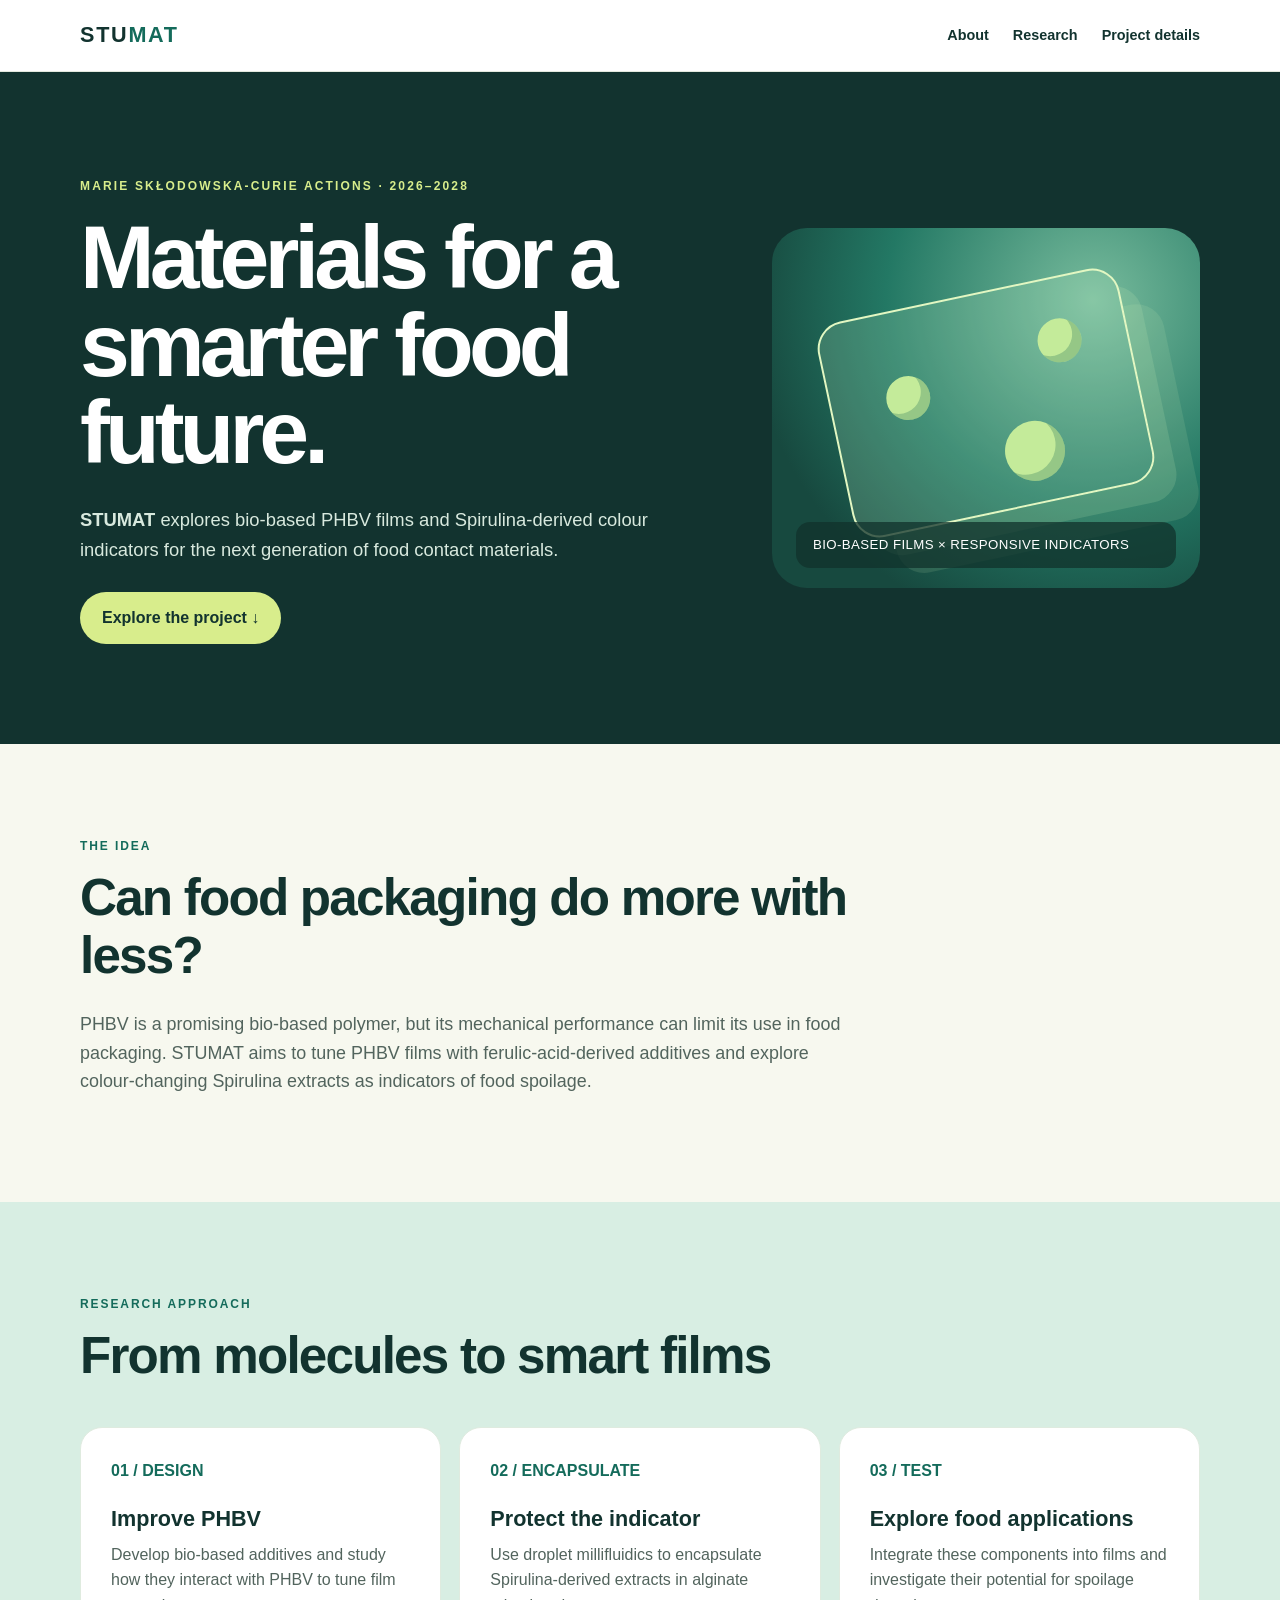
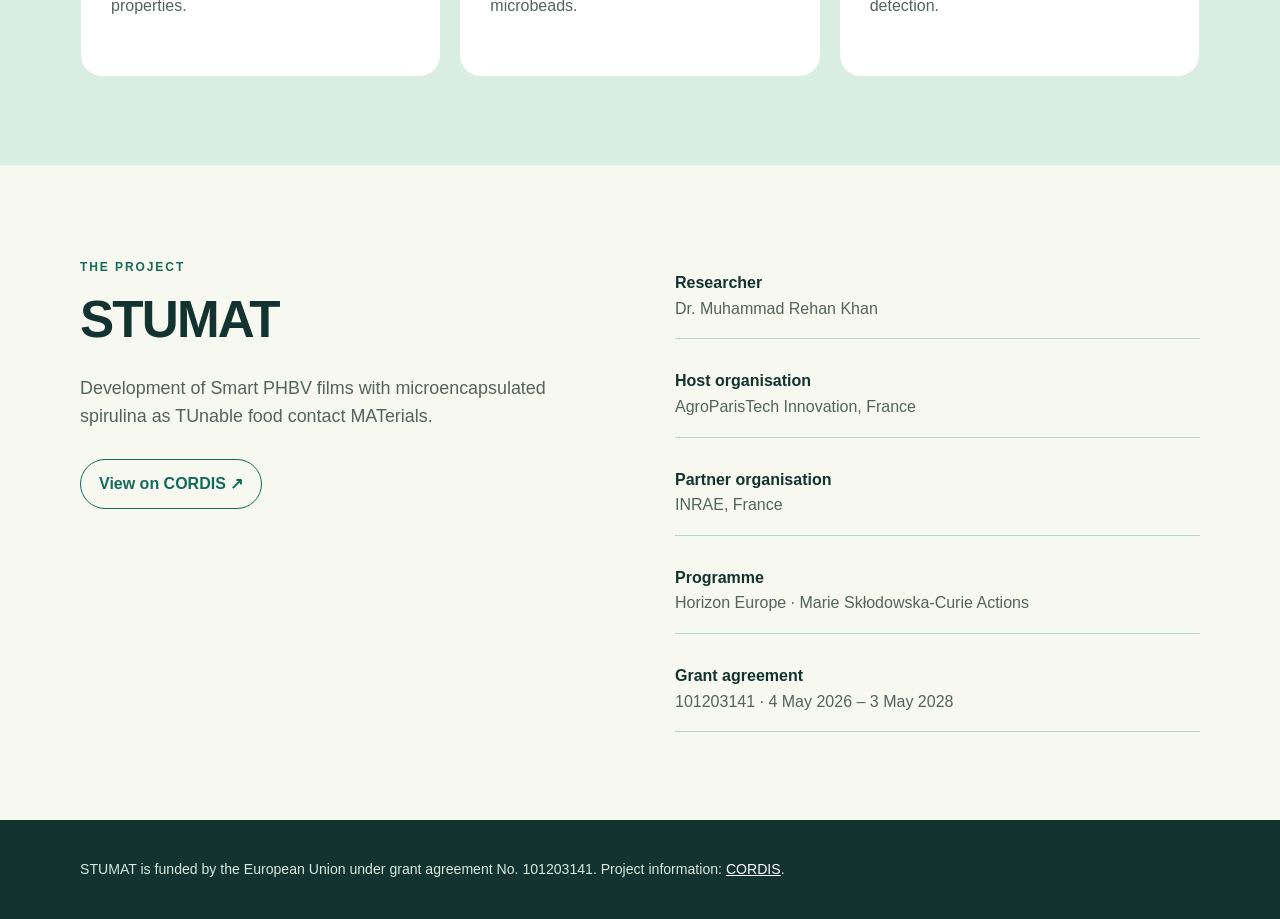
==== index.html @ bc6da0be "Create index.html" ====
<!DOCTYPE html>
<html lang="en">
<head>
  <meta charset="UTF-8">
  <meta name="viewport" content="width=device-width, initial-scale=1">
  <meta name="description" content="STUMAT develops smart PHBV films with bio-based additives and microencapsulated Spirulina for food contact materials.">
  <title>STUMAT | Smart materials for food packaging</title>
  <style>
    :root {
      --ink: #12332f;
      --green: #146b5b;
      --mint: #d8eee3;
      --lime: #d8ed8c;
      --cream: #f7f8ef;
      --muted: #52645d;
    }
    * { box-sizing: border-box; }
    html { scroll-behavior: smooth; }
    body { margin: 0; background: var(--cream); color: var(--ink); font-family: Arial, Helvetica, sans-serif; line-height: 1.6; }
    a { color: inherit; }
    .wrap { width: min(1120px, calc(100% - 40px)); margin: auto; }
    header { background: #fff; border-bottom: 1px solid #e3e9de; }
    .nav { display: flex; justify-content: space-between; align-items: center; gap: 20px; padding: 18px 0; }
    .brand { font-size: 1.35rem; font-weight: 900; letter-spacing: .08em; text-decoration: none; }
    .brand span { color: var(--green); }
    nav { display: flex; flex-wrap: wrap; gap: 24px; }
    nav a { font-size: .9rem; font-weight: 700; text-decoration: none; }
    nav a:hover, a:hover { color: var(--green); }
    .hero { overflow: hidden; background: var(--ink); color: white; }
    .hero-grid { display: grid; grid-template-columns: 1.2fr .8fr; gap: 50px; align-items: center; padding: 100px 0; }
    .eyebrow { display: inline-block; margin: 0 0 18px; color: var(--lime); font-size: .75rem; font-weight: 800; letter-spacing: .18em; text-transform: uppercase; }
    h1 { margin: 0; font-size: clamp(3rem, 7vw, 6rem); line-height: .98; letter-spacing: -.055em; }
    .hero p { max-width: 650px; margin: 28px 0; color: #d8e9de; font-size: 1.15rem; }
    .button { display: inline-block; padding: 13px 22px; border-radius: 100px; background: var(--lime); color: var(--ink); font-weight: 800; text-decoration: none; }
    .button:hover { background: white; color: var(--ink); }
    .art { position: relative; min-height: 360px; border-radius: 35px; background: radial-gradient(circle at 75% 20%, #77bb9c, #237864 48%, #17493f 80%); overflow: hidden; }
    .film { position: absolute; width: 72%; height: 220px; left: 14%; top: 65px; border: 2px solid #e2f7c2; border-radius: 28px; background: rgba(204, 246, 205, .18); transform: rotate(-12deg); box-shadow: 18px 22px 0 rgba(200, 236, 179, .16), 36px 44px 0 rgba(200, 236, 179, .12); }
    .dot { position: absolute; width: 44px; height: 44px; border-radius: 50%; background: #c4eb9a; box-shadow: inset -8px -8px 0 rgba(11, 92, 74, .25); }
    .d1 { top: 65px; left: 55px; } .d2 { top: 135px; left: 160px; width: 60px; height: 60px; } .d3 { top: 40px; right: 45px; }
    .art-label { position: absolute; bottom: 20px; left: 24px; right: 24px; padding: 12px 17px; border-radius: 14px; background: rgba(16, 50, 43, .75); font-size: .83rem; letter-spacing: .03em; }
    section { padding: 88px 0; }
    .section-label { color: var(--green); font-size: .75rem; font-weight: 800; letter-spacing: .16em; text-transform: uppercase; }
    h2 { max-width: 780px; margin: 12px 0 25px; font-size: clamp(2rem, 4vw, 3.25rem); line-height: 1.13; letter-spacing: -.035em; }
    .intro { max-width: 780px; color: var(--muted); font-size: 1.12rem; }
    .cards { display: grid; grid-template-columns: repeat(3, 1fr); gap: 18px; margin-top: 42px; }
    .card { min-height: 250px; padding: 30px; border: 1px solid #dfebdf; border-radius: 22px; background: white; }
    .number { color: var(--green); font-weight: 900; }
    h3 { margin: 22px 0 10px; font-size: 1.35rem; line-height: 1.2; }
    .card p { color: var(--muted); margin: 0; }
    .band { background: var(--mint); }
    .split { display: grid; grid-template-columns: 1fr 1fr; gap: 70px; align-items: start; }
    .facts { display: grid; gap: 12px; }
    .fact { padding: 17px 0; border-bottom: 1px solid #b9d5c4; }
    .fact strong { display: block; }
    .fact span { color: var(--muted); }
    .links { display: flex; flex-wrap: wrap; gap: 12px; margin-top: 28px; }
    .outline { display: inline-block; padding: 11px 18px; border: 1px solid var(--green); border-radius: 100px; color: var(--green); font-weight: 800; text-decoration: none; }
    .outline:hover { background: var(--green); color: white; }
    footer { padding: 38px 0; background: var(--ink); color: #d8e9de; font-size: .88rem; }
    footer a { color: white; }
    @media (max-width: 760px) {
      .nav { align-items: flex-start; flex-direction: column; }
      nav { gap: 14px; }
      .hero-grid, .split { grid-template-columns: 1fr; gap: 36px; }
      .hero-grid { padding: 70px 0; }
      .art { min-height: 300px; }
      .cards { grid-template-columns: 1fr; }
      section { padding: 64px 0; }
    }
  </style>
</head>
<body>
  <header>
    <div class="wrap nav">
      <a class="brand" href="#top">STU<span>MAT</span></a>
      <nav aria-label="Main navigation">
        <a href="#about">About</a>
        <a href="#research">Research</a>
        <a href="#project">Project details</a>
      </nav>
    </div>
  </header>

  <main id="top">
    <div class="hero">
      <div class="wrap hero-grid">
        <div>
          <span class="eyebrow">Marie Skłodowska-Curie Actions · 2026–2028</span>
          <h1>Materials for a smarter food future.</h1>
          <p><strong>STUMAT</strong> explores bio-based PHBV films and Spirulina-derived colour indicators for the next generation of food contact materials.</p>
          <a class="button" href="#about">Explore the project ↓</a>
        </div>
        <div class="art" role="img" aria-label="Concept illustration of a translucent film containing green indicator beads">
          <div class="film">
            <span class="dot d1"></span><span class="dot d2"></span><span class="dot d3"></span>
          </div>
          <div class="art-label">BIO-BASED FILMS × RESPONSIVE INDICATORS</div>
        </div>
      </div>
    </div>

    <section id="about">
      <div class="wrap">
        <span class="section-label">The idea</span>
        <h2>Can food packaging do more with less?</h2>
        <p class="intro">PHBV is a promising bio-based polymer, but its mechanical performance can limit its use in food packaging. STUMAT aims to tune PHBV films with ferulic-acid-derived additives and explore colour-changing Spirulina extracts as indicators of food spoilage.</p>
      </div>
    </section>

    <section id="research" class="band">
      <div class="wrap">
        <span class="section-label">Research approach</span>
        <h2>From molecules to smart films</h2>
        <div class="cards">
          <article class="card">
            <span class="number">01 / DESIGN</span>
            <h3>Improve PHBV</h3>
            <p>Develop bio-based additives and study how they interact with PHBV to tune film properties.</p>
          </article>
          <article class="card">
            <span class="number">02 / ENCAPSULATE</span>
            <h3>Protect the indicator</h3>
            <p>Use droplet millifluidics to encapsulate Spirulina-derived extracts in alginate microbeads.</p>
          </article>
          <article class="card">
            <span class="number">03 / TEST</span>
            <h3>Explore food applications</h3>
            <p>Integrate these components into films and investigate their potential for spoilage detection.</p>
          </article>
        </div>
      </div>
    </section>

    <section id="project">
      <div class="wrap split">
        <div>
          <span class="section-label">The project</span>
          <h2>STUMAT</h2>
          <p class="intro">Development of Smart PHBV films with microencapsulated spirulina as TUnable food contact MATerials.</p>
          <div class="links">
            <a class="outline" href="https://cordis.europa.eu/project/id/101203141" target="_blank" rel="noopener noreferrer">View on CORDIS ↗</a>
          </div>
        </div>
        <div class="facts">
          <div class="fact"><strong>Researcher</strong><span>Dr. Muhammad Rehan Khan</span></div>
          <div class="fact"><strong>Host organisation</strong><span>AgroParisTech Innovation, France</span></div>
          <div class="fact"><strong>Partner organisation</strong><span>INRAE, France</span></div>
          <div class="fact"><strong>Programme</strong><span>Horizon Europe · Marie Skłodowska-Curie Actions</span></div>
          <div class="fact"><strong>Grant agreement</strong><span>101203141 · 4 May 2026 – 3 May 2028</span></div>
        </div>
      </div>
    </section>
  </main>

  <footer>
    <div class="wrap">
      STUMAT is funded by the European Union under grant agreement No. 101203141.
      Project information: <a href="https://cordis.europa.eu/project/id/101203141">CORDIS</a>.
    </div>
  </footer>
</body>
</html>
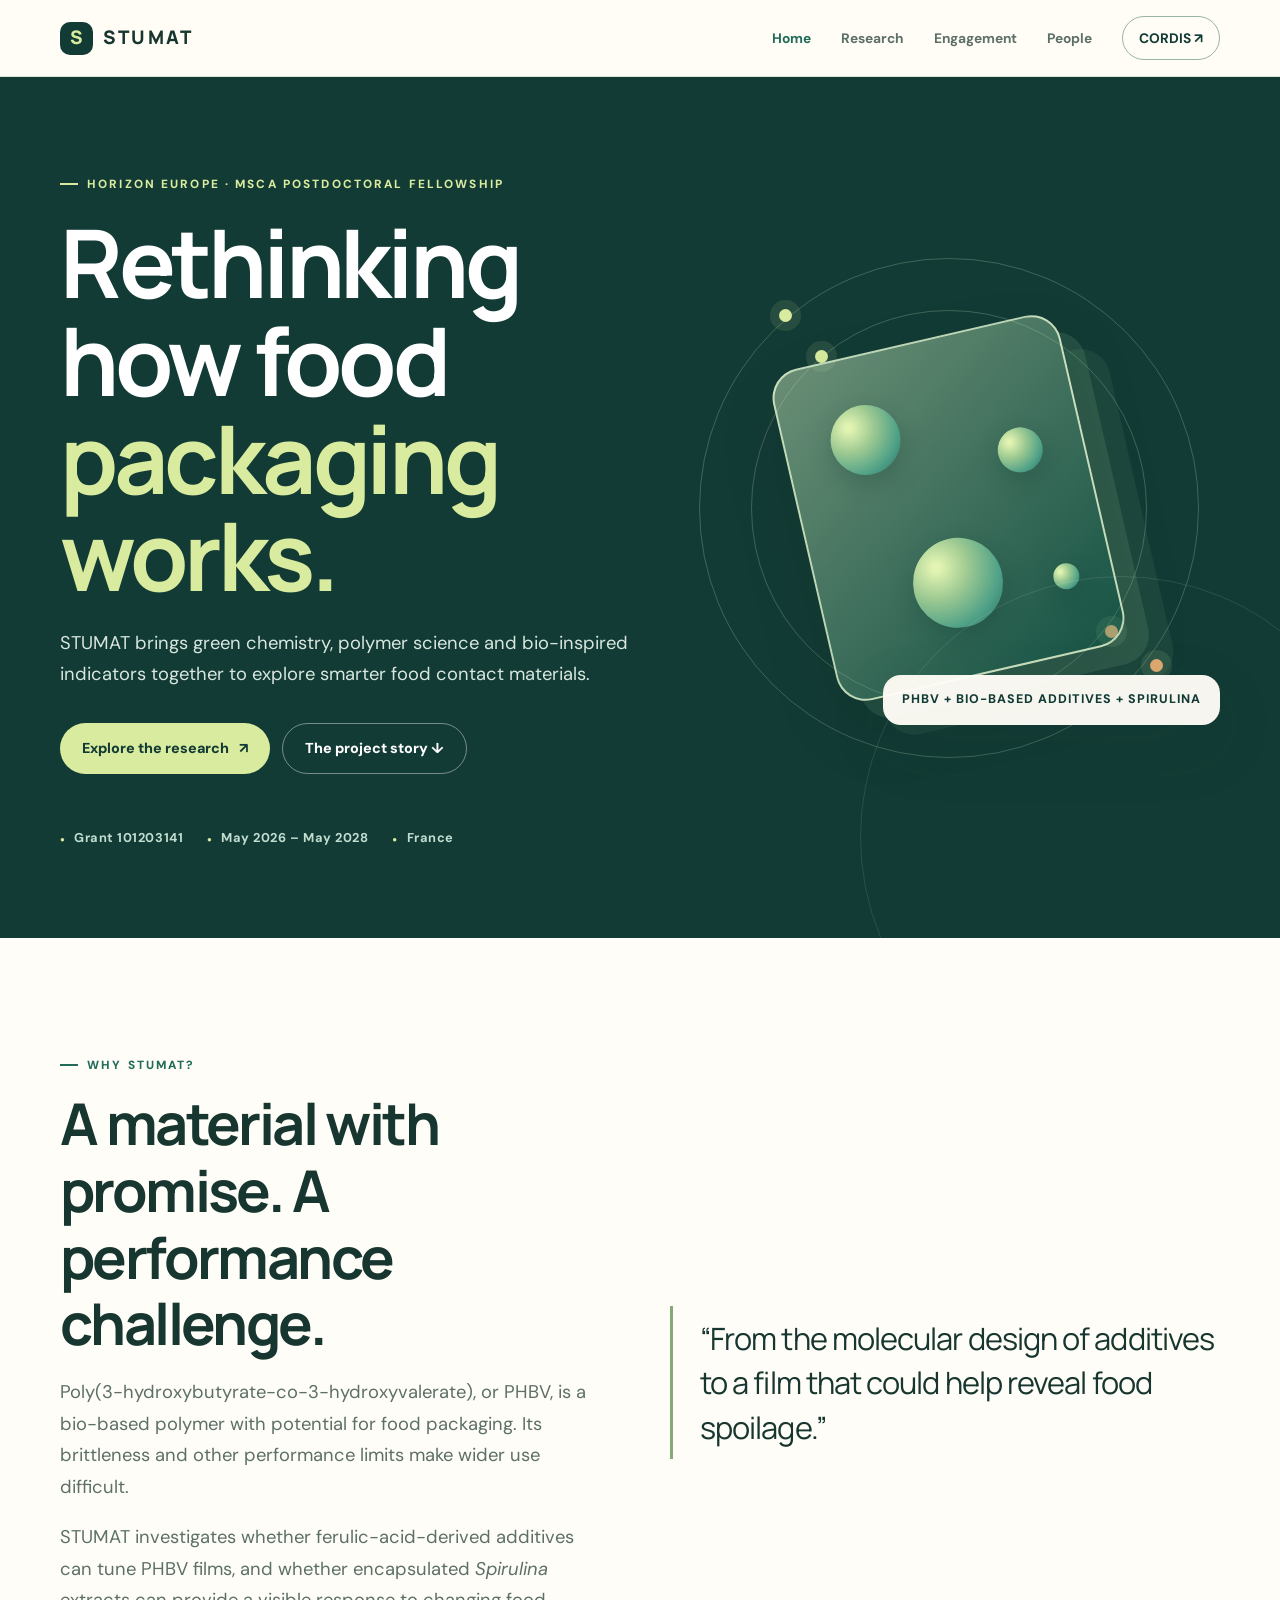
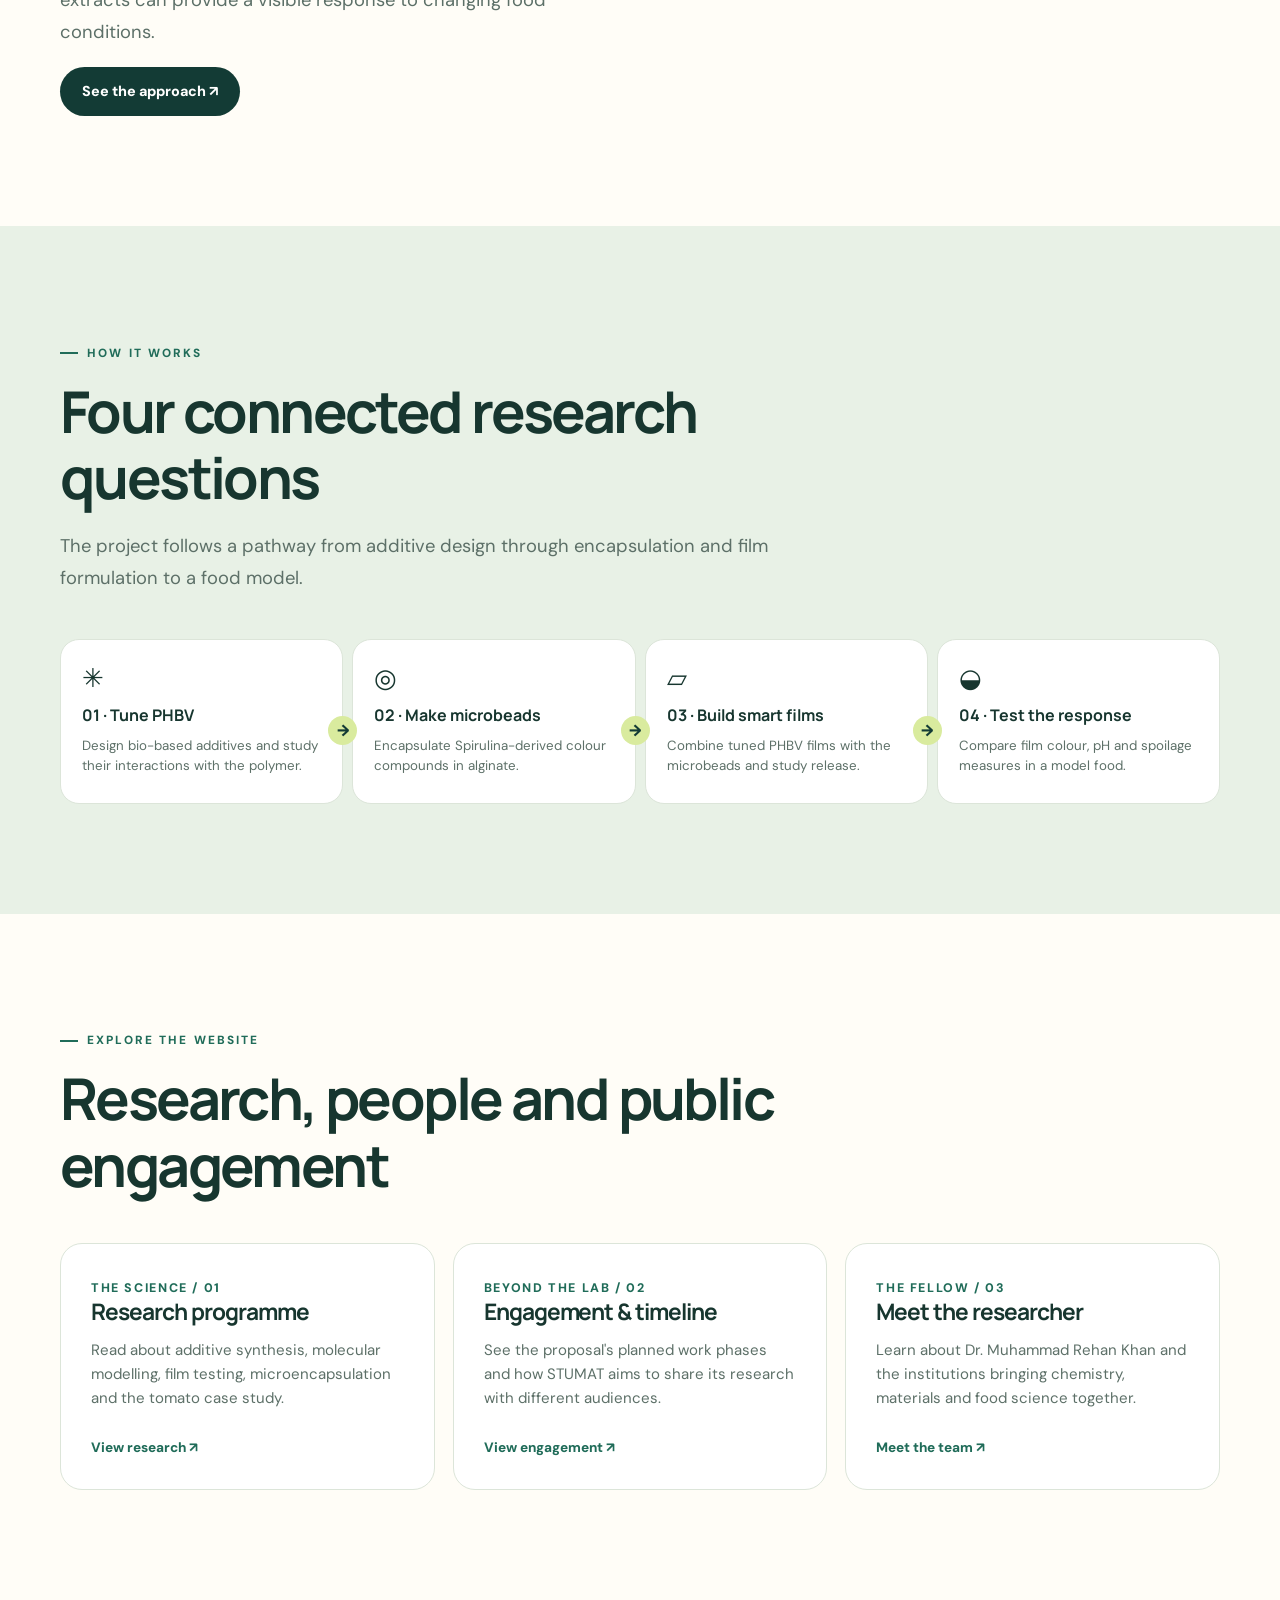
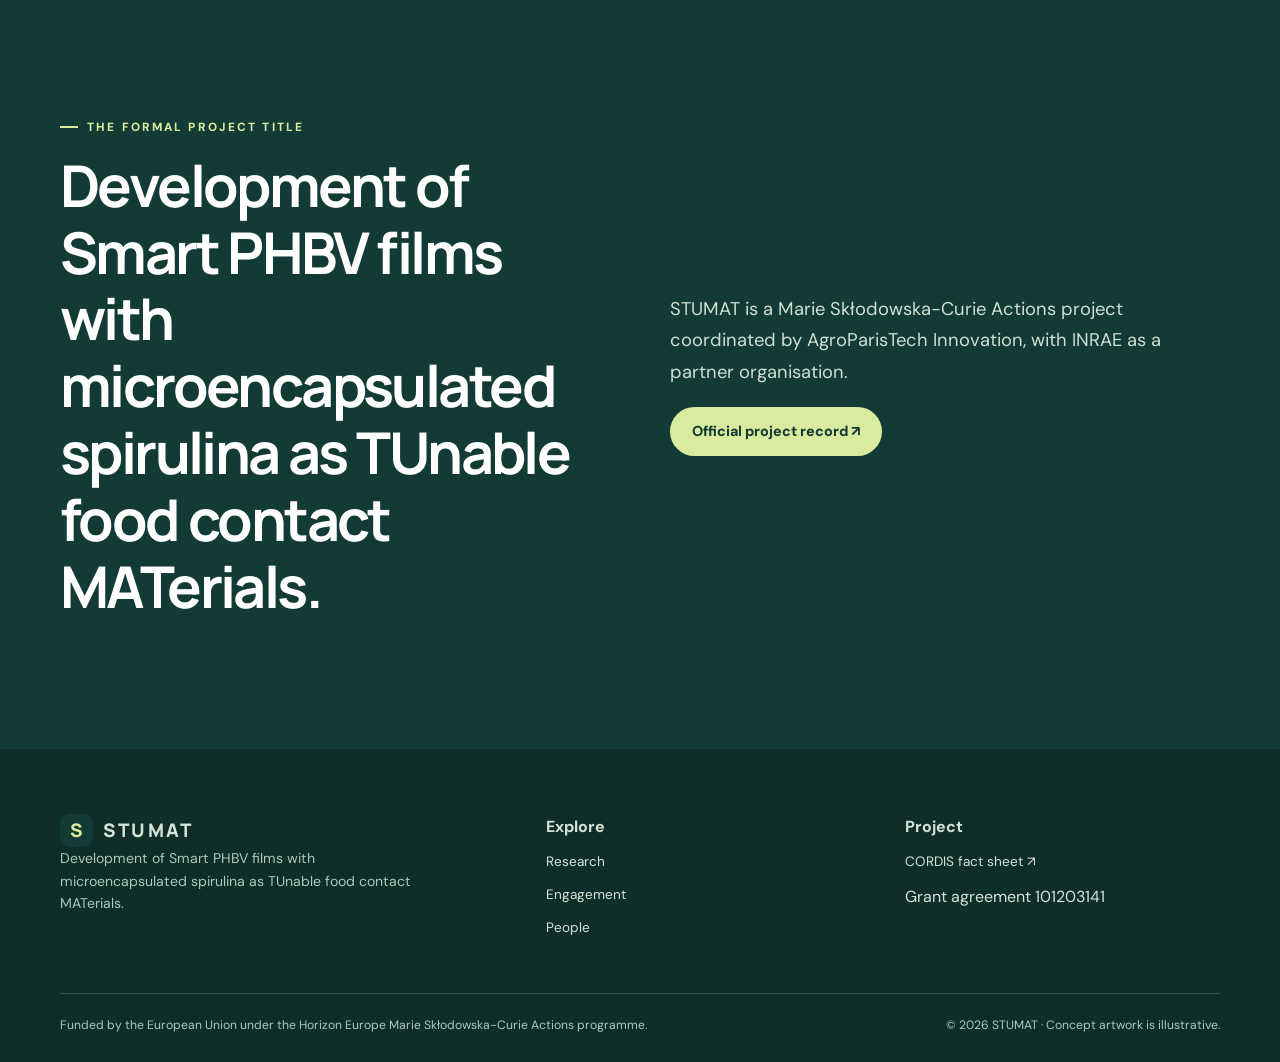
==== commit 29b7d4a3: "Add files via upload" ====
--- a/index.html
+++ b/index.html
@@ -1,162 +1,9 @@
-<!DOCTYPE html>
-<html lang="en">
-<head>
-  <meta charset="UTF-8">
-  <meta name="viewport" content="width=device-width, initial-scale=1">
-  <meta name="description" content="STUMAT develops smart PHBV films with bio-based additives and microencapsulated Spirulina for food contact materials.">
-  <title>STUMAT | Smart materials for food packaging</title>
-  <style>
-    :root {
-      --ink: #12332f;
-      --green: #146b5b;
-      --mint: #d8eee3;
-      --lime: #d8ed8c;
-      --cream: #f7f8ef;
-      --muted: #52645d;
-    }
-    * { box-sizing: border-box; }
-    html { scroll-behavior: smooth; }
-    body { margin: 0; background: var(--cream); color: var(--ink); font-family: Arial, Helvetica, sans-serif; line-height: 1.6; }
-    a { color: inherit; }
-    .wrap { width: min(1120px, calc(100% - 40px)); margin: auto; }
-    header { background: #fff; border-bottom: 1px solid #e3e9de; }
-    .nav { display: flex; justify-content: space-between; align-items: center; gap: 20px; padding: 18px 0; }
-    .brand { font-size: 1.35rem; font-weight: 900; letter-spacing: .08em; text-decoration: none; }
-    .brand span { color: var(--green); }
-    nav { display: flex; flex-wrap: wrap; gap: 24px; }
-    nav a { font-size: .9rem; font-weight: 700; text-decoration: none; }
-    nav a:hover, a:hover { color: var(--green); }
-    .hero { overflow: hidden; background: var(--ink); color: white; }
-    .hero-grid { display: grid; grid-template-columns: 1.2fr .8fr; gap: 50px; align-items: center; padding: 100px 0; }
-    .eyebrow { display: inline-block; margin: 0 0 18px; color: var(--lime); font-size: .75rem; font-weight: 800; letter-spacing: .18em; text-transform: uppercase; }
-    h1 { margin: 0; font-size: clamp(3rem, 7vw, 6rem); line-height: .98; letter-spacing: -.055em; }
-    .hero p { max-width: 650px; margin: 28px 0; color: #d8e9de; font-size: 1.15rem; }
-    .button { display: inline-block; padding: 13px 22px; border-radius: 100px; background: var(--lime); color: var(--ink); font-weight: 800; text-decoration: none; }
-    .button:hover { background: white; color: var(--ink); }
-    .art { position: relative; min-height: 360px; border-radius: 35px; background: radial-gradient(circle at 75% 20%, #77bb9c, #237864 48%, #17493f 80%); overflow: hidden; }
-    .film { position: absolute; width: 72%; height: 220px; left: 14%; top: 65px; border: 2px solid #e2f7c2; border-radius: 28px; background: rgba(204, 246, 205, .18); transform: rotate(-12deg); box-shadow: 18px 22px 0 rgba(200, 236, 179, .16), 36px 44px 0 rgba(200, 236, 179, .12); }
-    .dot { position: absolute; width: 44px; height: 44px; border-radius: 50%; background: #c4eb9a; box-shadow: inset -8px -8px 0 rgba(11, 92, 74, .25); }
-    .d1 { top: 65px; left: 55px; } .d2 { top: 135px; left: 160px; width: 60px; height: 60px; } .d3 { top: 40px; right: 45px; }
-    .art-label { position: absolute; bottom: 20px; left: 24px; right: 24px; padding: 12px 17px; border-radius: 14px; background: rgba(16, 50, 43, .75); font-size: .83rem; letter-spacing: .03em; }
-    section { padding: 88px 0; }
-    .section-label { color: var(--green); font-size: .75rem; font-weight: 800; letter-spacing: .16em; text-transform: uppercase; }
-    h2 { max-width: 780px; margin: 12px 0 25px; font-size: clamp(2rem, 4vw, 3.25rem); line-height: 1.13; letter-spacing: -.035em; }
-    .intro { max-width: 780px; color: var(--muted); font-size: 1.12rem; }
-    .cards { display: grid; grid-template-columns: repeat(3, 1fr); gap: 18px; margin-top: 42px; }
-    .card { min-height: 250px; padding: 30px; border: 1px solid #dfebdf; border-radius: 22px; background: white; }
-    .number { color: var(--green); font-weight: 900; }
-    h3 { margin: 22px 0 10px; font-size: 1.35rem; line-height: 1.2; }
-    .card p { color: var(--muted); margin: 0; }
-    .band { background: var(--mint); }
-    .split { display: grid; grid-template-columns: 1fr 1fr; gap: 70px; align-items: start; }
-    .facts { display: grid; gap: 12px; }
-    .fact { padding: 17px 0; border-bottom: 1px solid #b9d5c4; }
-    .fact strong { display: block; }
-    .fact span { color: var(--muted); }
-    .links { display: flex; flex-wrap: wrap; gap: 12px; margin-top: 28px; }
-    .outline { display: inline-block; padding: 11px 18px; border: 1px solid var(--green); border-radius: 100px; color: var(--green); font-weight: 800; text-decoration: none; }
-    .outline:hover { background: var(--green); color: white; }
-    footer { padding: 38px 0; background: var(--ink); color: #d8e9de; font-size: .88rem; }
-    footer a { color: white; }
-    @media (max-width: 760px) {
-      .nav { align-items: flex-start; flex-direction: column; }
-      nav { gap: 14px; }
-      .hero-grid, .split { grid-template-columns: 1fr; gap: 36px; }
-      .hero-grid { padding: 70px 0; }
-      .art { min-height: 300px; }
-      .cards { grid-template-columns: 1fr; }
-      section { padding: 64px 0; }
-    }
-  </style>
-</head>
-<body>
-  <header>
-    <div class="wrap nav">
-      <a class="brand" href="#top">STU<span>MAT</span></a>
-      <nav aria-label="Main navigation">
-        <a href="#about">About</a>
-        <a href="#research">Research</a>
-        <a href="#project">Project details</a>
-      </nav>
-    </div>
-  </header>
-
-  <main id="top">
-    <div class="hero">
-      <div class="wrap hero-grid">
-        <div>
-          <span class="eyebrow">Marie Skłodowska-Curie Actions · 2026–2028</span>
-          <h1>Materials for a smarter food future.</h1>
-          <p><strong>STUMAT</strong> explores bio-based PHBV films and Spirulina-derived colour indicators for the next generation of food contact materials.</p>
-          <a class="button" href="#about">Explore the project ↓</a>
-        </div>
-        <div class="art" role="img" aria-label="Concept illustration of a translucent film containing green indicator beads">
-          <div class="film">
-            <span class="dot d1"></span><span class="dot d2"></span><span class="dot d3"></span>
-          </div>
-          <div class="art-label">BIO-BASED FILMS × RESPONSIVE INDICATORS</div>
-        </div>
-      </div>
-    </div>
-
-    <section id="about">
-      <div class="wrap">
-        <span class="section-label">The idea</span>
-        <h2>Can food packaging do more with less?</h2>
-        <p class="intro">PHBV is a promising bio-based polymer, but its mechanical performance can limit its use in food packaging. STUMAT aims to tune PHBV films with ferulic-acid-derived additives and explore colour-changing Spirulina extracts as indicators of food spoilage.</p>
-      </div>
-    </section>
-
-    <section id="research" class="band">
-      <div class="wrap">
-        <span class="section-label">Research approach</span>
-        <h2>From molecules to smart films</h2>
-        <div class="cards">
-          <article class="card">
-            <span class="number">01 / DESIGN</span>
-            <h3>Improve PHBV</h3>
-            <p>Develop bio-based additives and study how they interact with PHBV to tune film properties.</p>
-          </article>
-          <article class="card">
-            <span class="number">02 / ENCAPSULATE</span>
-            <h3>Protect the indicator</h3>
-            <p>Use droplet millifluidics to encapsulate Spirulina-derived extracts in alginate microbeads.</p>
-          </article>
-          <article class="card">
-            <span class="number">03 / TEST</span>
-            <h3>Explore food applications</h3>
-            <p>Integrate these components into films and investigate their potential for spoilage detection.</p>
-          </article>
-        </div>
-      </div>
-    </section>
-
-    <section id="project">
-      <div class="wrap split">
-        <div>
-          <span class="section-label">The project</span>
-          <h2>STUMAT</h2>
-          <p class="intro">Development of Smart PHBV films with microencapsulated spirulina as TUnable food contact MATerials.</p>
-          <div class="links">
-            <a class="outline" href="https://cordis.europa.eu/project/id/101203141" target="_blank" rel="noopener noreferrer">View on CORDIS ↗</a>
-          </div>
-        </div>
-        <div class="facts">
-          <div class="fact"><strong>Researcher</strong><span>Dr. Muhammad Rehan Khan</span></div>
-          <div class="fact"><strong>Host organisation</strong><span>AgroParisTech Innovation, France</span></div>
-          <div class="fact"><strong>Partner organisation</strong><span>INRAE, France</span></div>
-          <div class="fact"><strong>Programme</strong><span>Horizon Europe · Marie Skłodowska-Curie Actions</span></div>
-          <div class="fact"><strong>Grant agreement</strong><span>101203141 · 4 May 2026 – 3 May 2028</span></div>
-        </div>
-      </div>
-    </section>
-  </main>
-
-  <footer>
-    <div class="wrap">
-      STUMAT is funded by the European Union under grant agreement No. 101203141.
-      Project information: <a href="https://cordis.europa.eu/project/id/101203141">CORDIS</a>.
-    </div>
-  </footer>
-</body>
-</html>
+<!doctype html>
+<html lang="en"><head><meta charset="utf-8"><meta name="viewport" content="width=device-width, initial-scale=1"><meta name="theme-color" content="#133b35"><meta name="description" content="STUMAT is a Marie Skłodowska-Curie Actions project developing tunable PHBV films and Spirulina-derived indicators for food contact materials."><title>STUMAT — Smart PHBV materials for food packaging</title><link rel="icon" href="favicon.svg" type="image/svg+xml"><link rel="stylesheet" href="site.css"><script src="site.js" defer></script></head>
+<body><a class="skip" href="#main">Skip to content</a><header class="site-header"><div class="container nav-wrap"><a class="brand" href="index.html" aria-label="STUMAT home"><span class="mark">S</span> STUMAT</a><button class="menu-button" type="button" aria-label="Open menu" aria-expanded="false">☰</button><nav class="nav" aria-label="Main navigation"><a href="index.html" aria-current="page">Home</a><a href="research.html">Research</a><a href="engagement.html">Engagement</a><a href="about.html">People</a><a class="nav-cta" href="https://cordis.europa.eu/project/id/101203141" target="_blank" rel="noopener noreferrer">CORDIS ↗</a></nav></div></header>
+<main id="main"><section class="hero"><div class="container hero-grid"><div><span class="eyebrow light-eyebrow">Horizon Europe · MSCA Postdoctoral Fellowship</span><h1>Rethinking how food <em>packaging works.</em></h1><p class="lead">STUMAT brings green chemistry, polymer science and bio-inspired indicators together to explore smarter food contact materials.</p><div class="hero-actions"><a class="button button-primary" href="research.html">Explore the research <span aria-hidden="true">↗</span></a><a class="button button-outline" href="#story">The project story ↓</a></div><div class="hero-meta"><span>Grant 101203141</span><span>May 2026 – May 2028</span><span>France</span></div></div><div class="hero-visual" aria-label="Concept illustration of a PHBV film carrying encapsulated indicator beads" role="img"><div class="orbit"></div><div class="orbit orbit-inner"></div><div class="sheet"><i class="bead b1"></i><i class="bead b2"></i><i class="bead b3"></i><i class="bead b4"></i></div><div class="visual-note">PHBV + BIO-BASED ADDITIVES + SPIRULINA</div></div></div></section>
+<section class="section section-cream" id="story"><div class="container grid-2"><div class="reveal"><span class="eyebrow">Why STUMAT?</span><h2>A material with promise. A performance challenge.</h2><p class="lead">Poly(3-hydroxybutyrate-co-3-hydroxyvalerate), or PHBV, is a bio-based polymer with potential for food packaging. Its brittleness and other performance limits make wider use difficult.</p><p class="lead">STUMAT investigates whether ferulic-acid-derived additives can tune PHBV films, and whether encapsulated <em>Spirulina</em> extracts can provide a visible response to changing food conditions.</p><a class="button button-dark" href="research.html">See the approach ↗</a></div><div class="statement reveal">“From the molecular design of additives to a film that could help reveal food spoilage.”</div></div></section>
+<section class="section section-sage"><div class="container"><div class="section-heading reveal"><span class="eyebrow">How it works</span><h2>Four connected research questions</h2><p class="lead">The project follows a pathway from additive design through encapsulation and film formulation to a food model.</p></div><div class="flow"><div class="flow-step reveal"><div class="flow-icon" aria-hidden="true">✳</div><strong>01 · Tune PHBV</strong><small>Design bio-based additives and study their interactions with the polymer.</small></div><div class="flow-step reveal"><div class="flow-icon" aria-hidden="true">◎</div><strong>02 · Make microbeads</strong><small>Encapsulate Spirulina-derived colour compounds in alginate.</small></div><div class="flow-step reveal"><div class="flow-icon" aria-hidden="true">▱</div><strong>03 · Build smart films</strong><small>Combine tuned PHBV films with the microbeads and study release.</small></div><div class="flow-step reveal"><div class="flow-icon" aria-hidden="true">◒</div><strong>04 · Test the response</strong><small>Compare film colour, pH and spoilage measures in a model food.</small></div></div></div></section>
+<section class="section section-cream"><div class="container"><div class="section-heading reveal"><span class="eyebrow">Explore the website</span><h2>Research, people and public engagement</h2></div><div class="grid-3"><article class="card reveal"><span class="card-number">THE SCIENCE / 01</span><h3>Research programme</h3><p>Read about additive synthesis, molecular modelling, film testing, microencapsulation and the tomato case study.</p><a class="card-link" href="research.html">View research ↗</a></article><article class="card reveal"><span class="card-number">BEYOND THE LAB / 02</span><h3>Engagement & timeline</h3><p>See the proposal's planned work phases and how STUMAT aims to share its research with different audiences.</p><a class="card-link" href="engagement.html">View engagement ↗</a></article><article class="card reveal"><span class="card-number">THE FELLOW / 03</span><h3>Meet the researcher</h3><p>Learn about Dr. Muhammad Rehan Khan and the institutions bringing chemistry, materials and food science together.</p><a class="card-link" href="about.html">Meet the team ↗</a></article></div></div></section>
+<section class="section section-dark"><div class="container grid-2"><div class="reveal"><span class="eyebrow light-eyebrow">The formal project title</span><h2>Development of Smart PHBV films with microencapsulated spirulina as TUnable food contact MATerials.</h2></div><div class="reveal"><p class="lead">STUMAT is a Marie Skłodowska-Curie Actions project coordinated by AgroParisTech Innovation, with INRAE as a partner organisation.</p><a class="button button-primary" href="https://cordis.europa.eu/project/id/101203141" target="_blank" rel="noopener noreferrer">Official project record ↗</a></div></div></section></main>
+<footer class="site-footer"><div class="container"><div class="footer-grid"><div><a class="brand" href="index.html"><span class="mark">S</span> STUMAT</a><p>Development of Smart PHBV films with microencapsulated spirulina as TUnable food contact MATerials.</p></div><div class="footer-links"><strong>Explore</strong><a href="research.html">Research</a><a href="engagement.html">Engagement</a><a href="about.html">People</a></div><div class="footer-links"><strong>Project</strong><a href="https://cordis.europa.eu/project/id/101203141" target="_blank" rel="noopener noreferrer">CORDIS fact sheet ↗</a><span>Grant agreement 101203141</span></div></div><div class="footer-bottom"><span>Funded by the European Union under the Horizon Europe Marie Skłodowska-Curie Actions programme.</span><span>© 2026 STUMAT · Concept artwork is illustrative.</span></div></div></footer></body></html>
--- a/site.css
+++ b/site.css
@@ -0,0 +1,6 @@
+@import url('https://fonts.googleapis.com/css2?family=DM+Sans:wght@400;500;600;700&family=Manrope:wght@400;500;600;700;800&display=swap');
+:root{--forest:#133b35;--ink:#17362f;--pine:#206c59;--moss:#85aa78;--lime:#d9eb9e;--paper:#f7f7ef;--cream:#fffdf7;--line:#dce5d9;--muted:#5d7068;--orange:#e7a66f;--shadow:0 22px 65px rgba(19,59,53,.1)}
+*{box-sizing:border-box}html{scroll-behavior:smooth}body{margin:0;background:var(--paper);color:var(--ink);font-family:'DM Sans',Arial,sans-serif;line-height:1.6}h1,h2,h3,h4,p{margin-top:0}h1,h2,h3,h4{font-family:Manrope,Arial,sans-serif;line-height:1.16;letter-spacing:-.045em}a{color:inherit}img,svg{max-width:100%}button{font:inherit}::selection{background:var(--lime);color:var(--forest)}.container{width:min(1160px,calc(100% - 44px));margin:auto}.skip{position:absolute;top:-60px;left:15px;background:white;padding:10px;z-index:20}.skip:focus{top:10px}.site-header{position:sticky;top:0;z-index:10;background:rgba(255,253,247,.93);backdrop-filter:blur(16px);border-bottom:1px solid var(--line)}.nav-wrap{min-height:76px;display:flex;align-items:center;justify-content:space-between;gap:22px}.brand{display:flex;align-items:center;gap:10px;text-decoration:none;font-family:Manrope,sans-serif;font-size:1.17rem;font-weight:800;letter-spacing:.12em}.mark{width:33px;height:33px;border-radius:10px;background:var(--forest);display:grid;place-items:center;color:var(--lime);font-weight:800;letter-spacing:0}.nav{display:flex;align-items:center;gap:30px}.nav a{text-decoration:none;font-size:.86rem;font-weight:700;color:var(--muted);transition:color .2s}.nav a:hover,.nav a[aria-current=page]{color:var(--pine)}.nav .nav-cta{padding:10px 16px;border:1px solid #98b4a5;border-radius:99px;color:var(--forest)}.menu-button{display:none;border:1px solid var(--line);background:white;border-radius:11px;width:43px;height:43px;cursor:pointer}.eyebrow{display:inline-flex;align-items:center;gap:9px;color:var(--pine);font-size:.74rem;font-weight:800;letter-spacing:.18em;text-transform:uppercase}.eyebrow:before{content:'';width:18px;height:2px;background:currentColor}.light-eyebrow{color:var(--lime)}h1{font-size:clamp(3.2rem,7.4vw,6.9rem);line-height:1.03;margin:20px 0 24px}h2{font-size:clamp(2.15rem,4.5vw,4rem);margin:15px 0 20px}h3{font-size:1.42rem;margin-bottom:12px}.lead{font-size:1.15rem;line-height:1.72;color:var(--muted);max-width:720px}.hero{background:var(--forest);color:#fff;overflow:hidden;position:relative}.hero:after{content:'';position:absolute;inset:auto -8% -160px auto;width:520px;height:520px;border-radius:50%;border:1px solid rgba(255,255,255,.1);pointer-events:none}.hero-grid{display:grid;grid-template-columns:1.04fr .96fr;gap:30px;align-items:center;min-height:660px;padding:90px 0}.hero h1{max-width:690px}.hero h1 em{font-style:normal;color:var(--lime)}.hero .lead{color:#d7e7de}.hero-actions,.button-row{display:flex;flex-wrap:wrap;gap:12px;margin-top:32px}.button{display:inline-flex;align-items:center;justify-content:center;gap:10px;padding:13px 22px;border-radius:100px;font-size:.9rem;font-weight:800;text-decoration:none;transition:transform .25s,background .25s}.button:hover{transform:translateY(-3px)}.button-primary{background:var(--lime);color:var(--forest)}.button-primary:hover{background:white}.button-outline{border:1px solid rgba(255,255,255,.42);color:white}.button-outline:hover{background:rgba(255,255,255,.1)}.button-dark{background:var(--forest);color:white}.hero-visual{min-height:450px;position:relative;display:grid;place-items:center}.orbit{position:absolute;width:min(95%,500px);aspect-ratio:1;border:1px solid rgba(221,246,215,.22);border-radius:50%;animation:slow-spin 32s linear infinite}.orbit:before,.orbit:after{content:'';position:absolute;border-radius:50%;background:var(--lime);width:13px;height:13px;top:10%;left:16%;box-shadow:0 0 0 9px rgba(217,235,158,.1)}.orbit:after{top:auto;left:auto;bottom:17%;right:7%;background:var(--orange)}.orbit-inner{width:73%;animation-direction:reverse}.sheet{position:relative;width:295px;height:340px;border:2px solid rgba(240,255,218,.74);border-radius:30px;background:linear-gradient(145deg,rgba(214,244,197,.45),rgba(31,139,106,.3));box-shadow:20px 22px 0 rgba(153,216,165,.12),40px 44px 0 rgba(153,216,165,.07),0 30px 70px rgba(0,0,0,.1);transform:rotate(-13deg);animation:float 6s ease-in-out infinite}.bead{position:absolute;border-radius:50%;background:radial-gradient(circle at 30% 28%,#e3f4b2 4%,#9eca92 35%,#4fa187 70%,#276b61);box-shadow:0 9px 22px rgba(10,56,46,.25)}.b1{width:70px;height:70px;top:48px;left:45px}.b2{width:45px;height:45px;top:105px;right:40px}.b3{width:90px;height:90px;bottom:48px;left:93px}.b4{width:26px;height:26px;bottom:62px;right:33px}.visual-note{position:absolute;bottom:8px;right:0;background:rgba(255,253,247,.96);color:var(--forest);border-radius:18px;padding:15px 19px;box-shadow:var(--shadow);font-size:.78rem;font-weight:800;letter-spacing:.08em}.hero-meta{display:flex;gap:24px;flex-wrap:wrap;margin-top:54px;color:#c2ded0;font-size:.8rem;font-weight:700;letter-spacing:.04em}.hero-meta span:before{content:'●';color:var(--lime);font-size:.5rem;margin-right:9px}.section{padding:110px 0}.section-tight{padding:80px 0}.section-cream{background:var(--cream)}.section-sage{background:#e8f1e6}.section-dark{background:var(--forest);color:#fff}.section-dark .lead{color:#cfdfd4}.section-heading{max-width:760px;margin-bottom:44px}.grid-2{display:grid;grid-template-columns:1fr 1fr;gap:60px;align-items:center}.grid-3{display:grid;grid-template-columns:repeat(3,1fr);gap:18px}.grid-4{display:grid;grid-template-columns:repeat(4,1fr);gap:15px}.card{background:#fff;border:1px solid var(--line);border-radius:22px;padding:30px;min-height:240px;transition:transform .25s,box-shadow .25s}.card:hover{transform:translateY(-5px);box-shadow:var(--shadow)}.card p{color:var(--muted);font-size:.94rem}.card-number{color:var(--pine);font-size:.78rem;font-weight:800;letter-spacing:.13em}.card-link{display:inline-block;margin-top:12px;color:var(--pine);font-weight:800;font-size:.85rem;text-decoration:none}.card-link:hover{text-decoration:underline}.pill{display:inline-block;background:#e4f0d6;color:var(--forest);padding:7px 11px;border-radius:99px;font-size:.73rem;font-weight:800;letter-spacing:.02em}.statement{border-left:3px solid var(--moss);padding:10px 0 10px 27px;font-family:Manrope,sans-serif;font-size:clamp(1.3rem,2.4vw,2rem);line-height:1.45;letter-spacing:-.03em}.flow{display:grid;grid-template-columns:repeat(4,1fr);gap:9px;margin-top:30px}.flow-step{position:relative;padding:25px 21px;background:#fff;border-radius:19px;border:1px solid var(--line);min-height:165px}.flow-step:not(:last-child):after{content:'→';position:absolute;right:-15px;top:47%;z-index:1;background:var(--lime);border-radius:50%;width:29px;height:29px;text-align:center;line-height:29px;color:var(--forest);font-weight:900}.flow-step strong{display:block;font-family:Manrope,sans-serif;font-size:1rem;line-height:1.3}.flow-step small{display:block;color:var(--muted);margin-top:10px;line-height:1.5}.flow-icon{font-size:1.65rem;margin-bottom:14px;line-height:1}.page-hero{background:var(--forest);color:white;padding:110px 0 105px;position:relative;overflow:hidden}.page-hero:after{content:'';position:absolute;right:-110px;bottom:-260px;width:560px;height:560px;border:1px solid rgba(217,235,158,.22);border-radius:50%;box-shadow:0 0 0 65px rgba(217,235,158,.04),0 0 0 130px rgba(217,235,158,.03)}.page-hero h1{max-width:850px;font-size:clamp(2.9rem,6vw,5.8rem)}.page-hero p{max-width:760px;color:#d2e4da;font-size:1.15rem}.breadcrumb{color:var(--lime);font-size:.77rem;text-transform:uppercase;letter-spacing:.14em;font-weight:800}.breadcrumb a{text-decoration:none}.activity{display:grid;grid-template-columns:110px 1fr;gap:20px;padding:27px 0;border-top:1px solid var(--line)}.activity:last-child{border-bottom:1px solid var(--line)}.activity strong{color:var(--pine);font-size:.77rem;letter-spacing:.1em}.activity h3{margin:0 0 8px}.activity p{margin:0;color:var(--muted)}.numbered{counter-reset:items}.numbered .card{min-height:200px}.diagram{border:1px solid var(--line);border-radius:28px;background:#fff;padding:30px;box-shadow:var(--shadow)}.diagram figcaption{margin-top:18px;color:var(--muted);font-size:.8rem}.timeline{display:grid;gap:15px;margin-top:40px}.timeline-row{display:grid;grid-template-columns:245px 1fr;align-items:center;gap:22px}.timeline-name{font-size:.85rem;font-weight:800}.timeline-name small{display:block;color:var(--muted);font-weight:500}.timeline-track{height:35px;position:relative;background:#e8eee5;border-radius:99px;overflow:hidden}.timeline-track:before{content:'';position:absolute;inset:0;background:repeating-linear-gradient(90deg,transparent 0,transparent calc(12.5% - 1px),rgba(34,83,65,.11) calc(12.5% - 1px),rgba(34,83,65,.11) 12.5%)}.timeline-bar{position:absolute;top:4px;bottom:4px;left:var(--start);width:var(--span);border-radius:99px;background:var(--pine);color:white;display:flex;align-items:center;padding:0 14px;font-size:.7rem;font-weight:800;white-space:nowrap}.timeline-bar.lime{background:#a8cb6f;color:var(--forest)}.timeline-bar.orange{background:#d88854}.timeline-axis{display:grid;grid-template-columns:repeat(4,1fr);gap:8px;margin:12px 0 0 267px;color:var(--muted);font-size:.77rem;font-weight:800}.note{font-size:.8rem;color:var(--muted);margin-top:20px}.feature-panel{background:var(--forest);color:white;padding:45px;border-radius:28px}.feature-panel p{color:#cfdfd4}.list-clean{list-style:none;padding:0}.list-clean li{padding:11px 0;border-bottom:1px solid rgba(255,255,255,.19)}.list-clean li:before{content:'↗';color:var(--lime);margin-right:11px}.profile{display:grid;grid-template-columns:330px 1fr;gap:68px;align-items:center}.portrait{min-height:370px;position:relative;overflow:hidden;border-radius:28px;background:linear-gradient(150deg,#2e7c69,#10443c);display:grid;place-items:center}.portrait:before,.portrait:after{content:'';position:absolute;border:1px solid rgba(255,255,255,.23);width:330px;height:330px;border-radius:50%;top:-120px;right:-110px}.portrait:after{top:auto;right:auto;bottom:-170px;left:-110px}.monogram{width:164px;height:164px;background:rgba(230,245,185,.16);border:1px solid rgba(230,245,185,.5);border-radius:42px;display:grid;place-items:center;color:var(--lime);font:800 4rem Manrope,sans-serif;transform:rotate(-8deg)}.profile .lead{max-width:690px}.tag-row{display:flex;gap:9px;flex-wrap:wrap;margin-top:20px}.tag{padding:7px 11px;border-radius:99px;background:#e8f1e6;font-size:.74rem;font-weight:700}.quote{font-family:Manrope,sans-serif;font-size:clamp(1.5rem,3.3vw,2.7rem);line-height:1.37;letter-spacing:-.04em;max-width:960px}.site-footer{background:#102e29;color:#d4e3d8;padding:65px 0 26px}.footer-grid{display:grid;grid-template-columns:1.4fr 1fr 1fr;gap:45px}.footer-grid p{font-size:.88rem;color:#aec8b9;max-width:360px}.footer-links{display:grid;gap:11px;align-content:start}.footer-links a{font-size:.85rem;text-decoration:none}.footer-links a:hover{text-decoration:underline}.footer-bottom{margin-top:55px;border-top:1px solid rgba(255,255,255,.16);padding-top:22px;font-size:.76rem;color:#afc8b9;display:flex;gap:20px;justify-content:space-between;flex-wrap:wrap}.reveal{opacity:1;transform:none;transition:opacity .7s ease,transform .7s ease}.can-reveal .reveal{opacity:0;transform:translateY(22px)}.can-reveal .reveal.visible{opacity:1;transform:none}@keyframes float{50%{transform:translateY(-15px) rotate(-10deg)}}@keyframes slow-spin{to{transform:rotate(360deg)}}
+@media(max-width:850px){.hero-grid{grid-template-columns:1fr;padding:80px 0 65px}.hero-visual{min-height:380px}.grid-3,.grid-4{grid-template-columns:repeat(2,1fr)}.grid-2,.profile{grid-template-columns:1fr;gap:35px}.portrait{max-width:450px}.flow{grid-template-columns:repeat(2,1fr)}.flow-step:nth-child(2):after{display:none}.footer-grid{grid-template-columns:1fr 1fr}}
+@media(max-width:600px){.container{width:min(100% - 32px,1160px)}.nav-wrap{min-height:68px}.menu-button{display:grid;place-items:center}.nav{display:none;position:absolute;left:0;right:0;top:68px;padding:20px;background:var(--cream);border-bottom:1px solid var(--line);box-shadow:var(--shadow);flex-direction:column;align-items:stretch;gap:0}.nav.open{display:flex}.nav a{padding:12px 16px}.hero-grid{min-height:0;padding:70px 0 55px}.hero-visual{min-height:300px}.sheet{width:215px;height:250px}.b1{width:50px;height:50px}.b2{width:35px;height:35px;right:30px}.b3{width:65px;height:65px;left:70px}.visual-note{font-size:.6rem;padding:10px}.hero-meta{margin-top:38px}.section{padding:74px 0}.section-tight{padding:58px 0}.grid-3,.grid-4,.flow{grid-template-columns:1fr}.flow-step{min-height:130px}.flow-step:after{display:none}.card{min-height:0}.page-hero{padding:80px 0}.timeline-row{grid-template-columns:1fr;gap:7px}.timeline-axis{margin-left:0}.timeline-name small{display:inline;margin-left:8px}.timeline-bar.orange{font-size:.6rem;padding:0 4px}.activity{grid-template-columns:1fr;gap:5px}.feature-panel,.diagram{padding:23px}.diagram{overflow-x:auto}.diagram svg{max-width:none;min-width:760px}.footer-grid{grid-template-columns:1fr;gap:25px}}
+@media(prefers-reduced-motion:reduce){html{scroll-behavior:auto}*,*:before,*:after{animation-duration:.01ms!important;transition-duration:.01ms!important}.reveal{opacity:1;transform:none}}
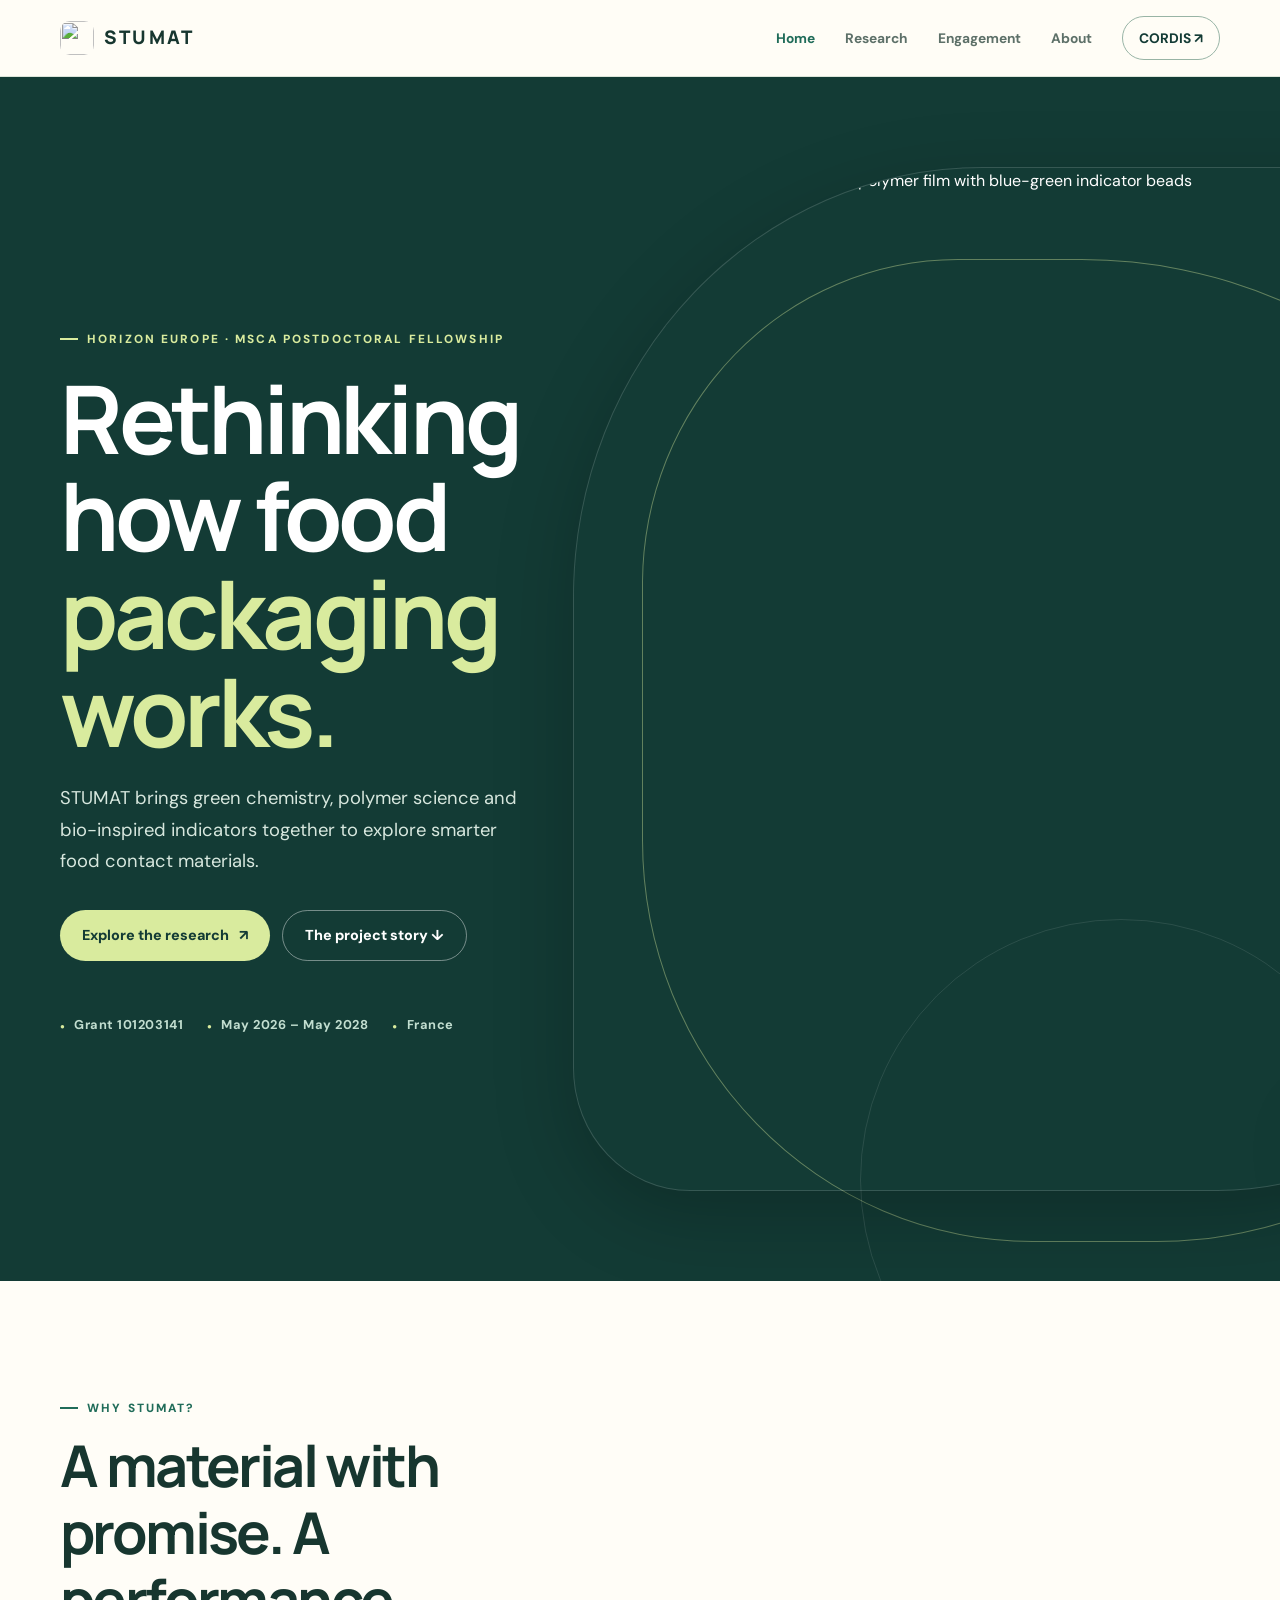
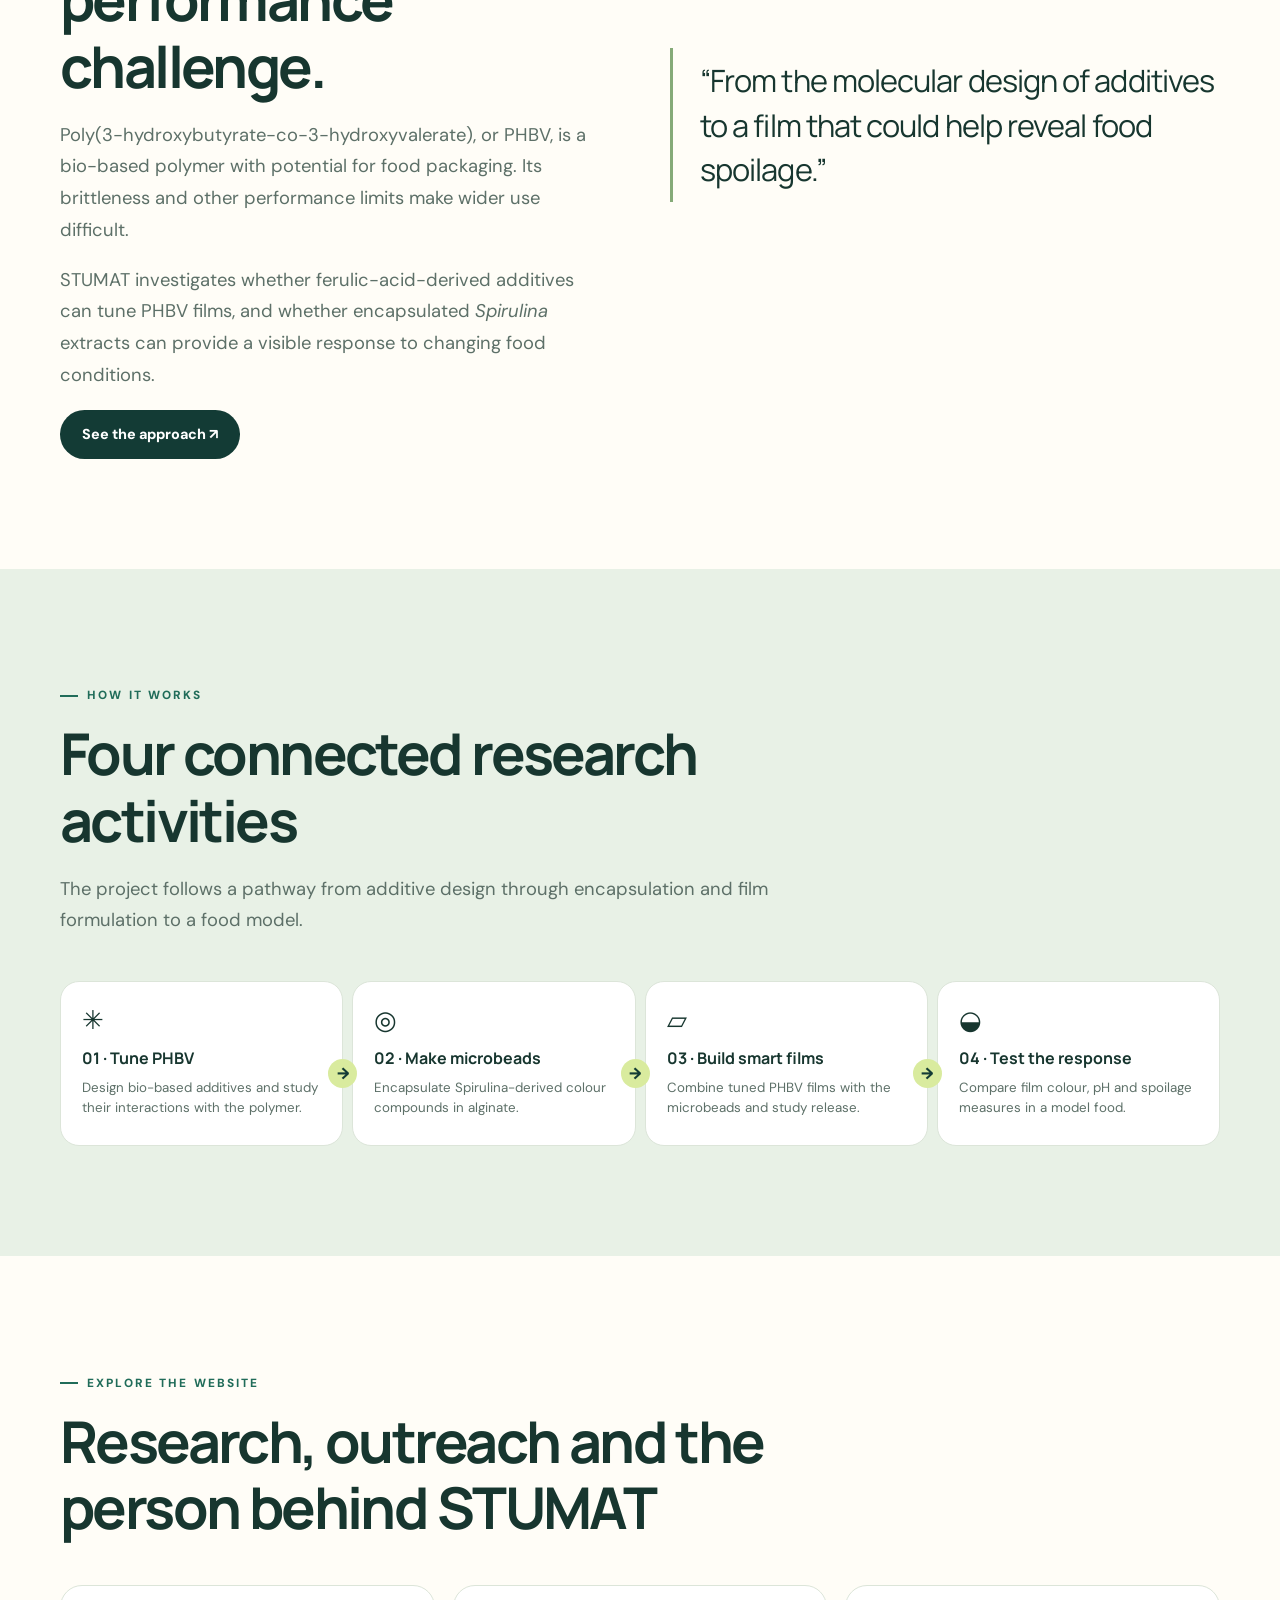
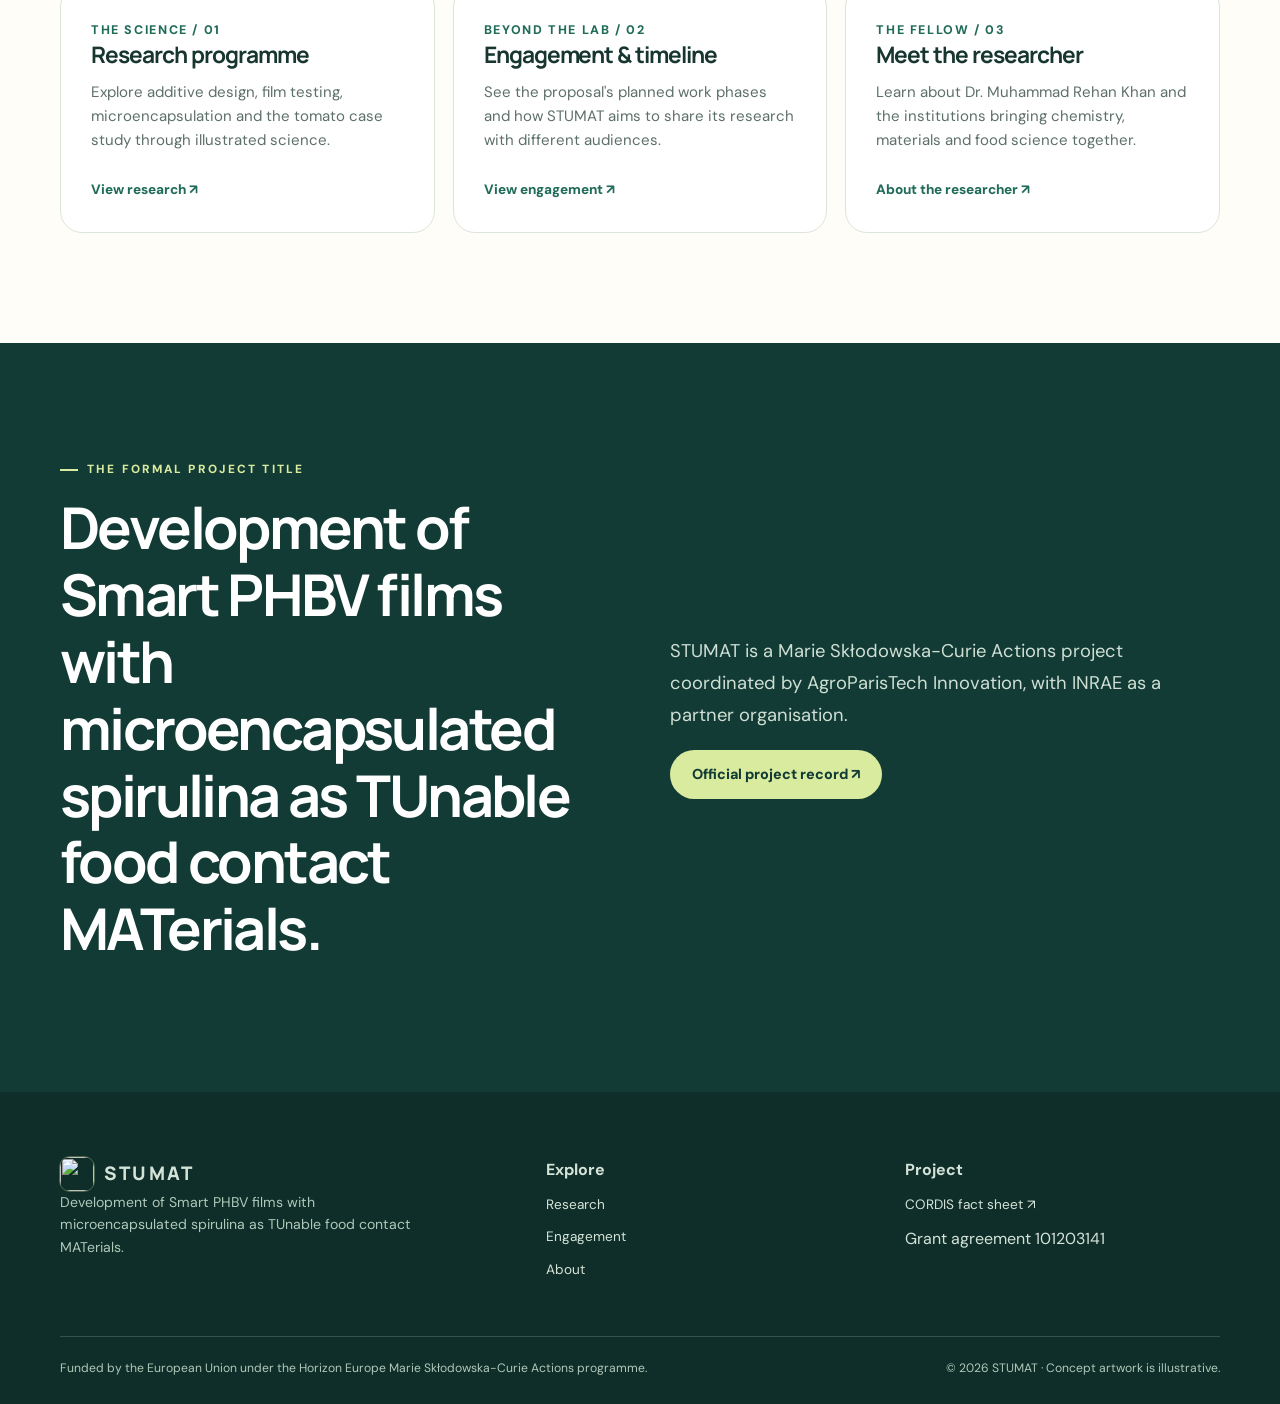
==== commit 0a3bd770: "Add files via upload" ====
--- a/index.html
+++ b/index.html
@@ -1,9 +1,9 @@
 <!doctype html>
 <html lang="en"><head><meta charset="utf-8"><meta name="viewport" content="width=device-width, initial-scale=1"><meta name="theme-color" content="#133b35"><meta name="description" content="STUMAT is a Marie Skłodowska-Curie Actions project developing tunable PHBV films and Spirulina-derived indicators for food contact materials."><title>STUMAT — Smart PHBV materials for food packaging</title><link rel="icon" href="favicon.svg" type="image/svg+xml"><link rel="stylesheet" href="site.css"><script src="site.js" defer></script></head>
-<body><a class="skip" href="#main">Skip to content</a><header class="site-header"><div class="container nav-wrap"><a class="brand" href="index.html" aria-label="STUMAT home"><span class="mark">S</span> STUMAT</a><button class="menu-button" type="button" aria-label="Open menu" aria-expanded="false">☰</button><nav class="nav" aria-label="Main navigation"><a href="index.html" aria-current="page">Home</a><a href="research.html">Research</a><a href="engagement.html">Engagement</a><a href="about.html">People</a><a class="nav-cta" href="https://cordis.europa.eu/project/id/101203141" target="_blank" rel="noopener noreferrer">CORDIS ↗</a></nav></div></header>
-<main id="main"><section class="hero"><div class="container hero-grid"><div><span class="eyebrow light-eyebrow">Horizon Europe · MSCA Postdoctoral Fellowship</span><h1>Rethinking how food <em>packaging works.</em></h1><p class="lead">STUMAT brings green chemistry, polymer science and bio-inspired indicators together to explore smarter food contact materials.</p><div class="hero-actions"><a class="button button-primary" href="research.html">Explore the research <span aria-hidden="true">↗</span></a><a class="button button-outline" href="#story">The project story ↓</a></div><div class="hero-meta"><span>Grant 101203141</span><span>May 2026 – May 2028</span><span>France</span></div></div><div class="hero-visual" aria-label="Concept illustration of a PHBV film carrying encapsulated indicator beads" role="img"><div class="orbit"></div><div class="orbit orbit-inner"></div><div class="sheet"><i class="bead b1"></i><i class="bead b2"></i><i class="bead b3"></i><i class="bead b4"></i></div><div class="visual-note">PHBV + BIO-BASED ADDITIVES + SPIRULINA</div></div></div></section>
+<body><a class="skip" href="#main">Skip to content</a><header class="site-header"><div class="container nav-wrap"><a class="brand" href="index.html" aria-label="STUMAT home"><img class="brand-icon" src="assets/stumat-mark.svg" alt=""> STUMAT</a><button class="menu-button" type="button" aria-label="Open menu" aria-expanded="false">☰</button><nav class="nav" aria-label="Main navigation"><a href="index.html" aria-current="page">Home</a><a href="research.html">Research</a><a href="engagement.html">Engagement</a><a href="about.html">About</a><a class="nav-cta" href="https://cordis.europa.eu/project/id/101203141" target="_blank" rel="noopener noreferrer">CORDIS ↗</a></nav></div></header>
+<main id="main"><section class="hero"><div class="container hero-grid"><div><span class="eyebrow light-eyebrow">Horizon Europe · MSCA Postdoctoral Fellowship</span><h1>Rethinking how food <em>packaging works.</em></h1><p class="lead">STUMAT brings green chemistry, polymer science and bio-inspired indicators together to explore smarter food contact materials.</p><div class="hero-actions"><a class="button button-primary" href="research.html">Explore the research <span aria-hidden="true">↗</span></a><a class="button button-outline" href="#story">The project story ↓</a></div><div class="hero-meta"><span>Grant 101203141</span><span>May 2026 – May 2028</span><span>France</span></div></div><figure class="hero-image"><img src="assets/film-concept.webp" width="1536" height="1024" alt="Concept illustration of a translucent polymer film with blue-green indicator beads" fetchpriority="high"><figcaption><span>01 / MATERIAL CONCEPT</span> An illustrative view of film and encapsulated colour.</figcaption></figure></div></section>
 <section class="section section-cream" id="story"><div class="container grid-2"><div class="reveal"><span class="eyebrow">Why STUMAT?</span><h2>A material with promise. A performance challenge.</h2><p class="lead">Poly(3-hydroxybutyrate-co-3-hydroxyvalerate), or PHBV, is a bio-based polymer with potential for food packaging. Its brittleness and other performance limits make wider use difficult.</p><p class="lead">STUMAT investigates whether ferulic-acid-derived additives can tune PHBV films, and whether encapsulated <em>Spirulina</em> extracts can provide a visible response to changing food conditions.</p><a class="button button-dark" href="research.html">See the approach ↗</a></div><div class="statement reveal">“From the molecular design of additives to a film that could help reveal food spoilage.”</div></div></section>
-<section class="section section-sage"><div class="container"><div class="section-heading reveal"><span class="eyebrow">How it works</span><h2>Four connected research questions</h2><p class="lead">The project follows a pathway from additive design through encapsulation and film formulation to a food model.</p></div><div class="flow"><div class="flow-step reveal"><div class="flow-icon" aria-hidden="true">✳</div><strong>01 · Tune PHBV</strong><small>Design bio-based additives and study their interactions with the polymer.</small></div><div class="flow-step reveal"><div class="flow-icon" aria-hidden="true">◎</div><strong>02 · Make microbeads</strong><small>Encapsulate Spirulina-derived colour compounds in alginate.</small></div><div class="flow-step reveal"><div class="flow-icon" aria-hidden="true">▱</div><strong>03 · Build smart films</strong><small>Combine tuned PHBV films with the microbeads and study release.</small></div><div class="flow-step reveal"><div class="flow-icon" aria-hidden="true">◒</div><strong>04 · Test the response</strong><small>Compare film colour, pH and spoilage measures in a model food.</small></div></div></div></section>
-<section class="section section-cream"><div class="container"><div class="section-heading reveal"><span class="eyebrow">Explore the website</span><h2>Research, people and public engagement</h2></div><div class="grid-3"><article class="card reveal"><span class="card-number">THE SCIENCE / 01</span><h3>Research programme</h3><p>Read about additive synthesis, molecular modelling, film testing, microencapsulation and the tomato case study.</p><a class="card-link" href="research.html">View research ↗</a></article><article class="card reveal"><span class="card-number">BEYOND THE LAB / 02</span><h3>Engagement & timeline</h3><p>See the proposal's planned work phases and how STUMAT aims to share its research with different audiences.</p><a class="card-link" href="engagement.html">View engagement ↗</a></article><article class="card reveal"><span class="card-number">THE FELLOW / 03</span><h3>Meet the researcher</h3><p>Learn about Dr. Muhammad Rehan Khan and the institutions bringing chemistry, materials and food science together.</p><a class="card-link" href="about.html">Meet the team ↗</a></article></div></div></section>
+<section class="section section-sage"><div class="container"><div class="section-heading reveal"><span class="eyebrow">How it works</span><h2>Four connected research activities</h2><p class="lead">The project follows a pathway from additive design through encapsulation and film formulation to a food model.</p></div><div class="flow"><div class="flow-step reveal"><div class="flow-icon" aria-hidden="true">✳</div><strong>01 · Tune PHBV</strong><small>Design bio-based additives and study their interactions with the polymer.</small></div><div class="flow-step reveal"><div class="flow-icon" aria-hidden="true">◎</div><strong>02 · Make microbeads</strong><small>Encapsulate Spirulina-derived colour compounds in alginate.</small></div><div class="flow-step reveal"><div class="flow-icon" aria-hidden="true">▱</div><strong>03 · Build smart films</strong><small>Combine tuned PHBV films with the microbeads and study release.</small></div><div class="flow-step reveal"><div class="flow-icon" aria-hidden="true">◒</div><strong>04 · Test the response</strong><small>Compare film colour, pH and spoilage measures in a model food.</small></div></div></div></section>
+<section class="section section-cream"><div class="container"><div class="section-heading reveal"><span class="eyebrow">Explore the website</span><h2>Research, outreach and the person behind STUMAT</h2></div><div class="grid-3"><article class="card reveal"><span class="card-number">THE SCIENCE / 01</span><h3>Research programme</h3><p>Explore additive design, film testing, microencapsulation and the tomato case study through illustrated science.</p><a class="card-link" href="research.html">View research ↗</a></article><article class="card reveal"><span class="card-number">BEYOND THE LAB / 02</span><h3>Engagement & timeline</h3><p>See the proposal's planned work phases and how STUMAT aims to share its research with different audiences.</p><a class="card-link" href="engagement.html">View engagement ↗</a></article><article class="card reveal"><span class="card-number">THE FELLOW / 03</span><h3>Meet the researcher</h3><p>Learn about Dr. Muhammad Rehan Khan and the institutions bringing chemistry, materials and food science together.</p><a class="card-link" href="about.html">About the researcher ↗</a></article></div></div></section>
 <section class="section section-dark"><div class="container grid-2"><div class="reveal"><span class="eyebrow light-eyebrow">The formal project title</span><h2>Development of Smart PHBV films with microencapsulated spirulina as TUnable food contact MATerials.</h2></div><div class="reveal"><p class="lead">STUMAT is a Marie Skłodowska-Curie Actions project coordinated by AgroParisTech Innovation, with INRAE as a partner organisation.</p><a class="button button-primary" href="https://cordis.europa.eu/project/id/101203141" target="_blank" rel="noopener noreferrer">Official project record ↗</a></div></div></section></main>
-<footer class="site-footer"><div class="container"><div class="footer-grid"><div><a class="brand" href="index.html"><span class="mark">S</span> STUMAT</a><p>Development of Smart PHBV films with microencapsulated spirulina as TUnable food contact MATerials.</p></div><div class="footer-links"><strong>Explore</strong><a href="research.html">Research</a><a href="engagement.html">Engagement</a><a href="about.html">People</a></div><div class="footer-links"><strong>Project</strong><a href="https://cordis.europa.eu/project/id/101203141" target="_blank" rel="noopener noreferrer">CORDIS fact sheet ↗</a><span>Grant agreement 101203141</span></div></div><div class="footer-bottom"><span>Funded by the European Union under the Horizon Europe Marie Skłodowska-Curie Actions programme.</span><span>© 2026 STUMAT · Concept artwork is illustrative.</span></div></div></footer></body></html>
+<footer class="site-footer"><div class="container"><div class="footer-grid"><div><a class="brand" href="index.html"><img class="brand-icon" src="assets/stumat-mark.svg" alt=""> STUMAT</a><p>Development of Smart PHBV films with microencapsulated spirulina as TUnable food contact MATerials.</p></div><div class="footer-links"><strong>Explore</strong><a href="research.html">Research</a><a href="engagement.html">Engagement</a><a href="about.html">About</a></div><div class="footer-links"><strong>Project</strong><a href="https://cordis.europa.eu/project/id/101203141" target="_blank" rel="noopener noreferrer">CORDIS fact sheet ↗</a><span>Grant agreement 101203141</span></div></div><div class="footer-bottom"><span>Funded by the European Union under the Horizon Europe Marie Skłodowska-Curie Actions programme.</span><span>© 2026 STUMAT · Concept artwork is illustrative.</span></div></div></footer></body></html>
--- a/site.css
+++ b/site.css
@@ -4,3 +4,11 @@
 @media(max-width:850px){.hero-grid{grid-template-columns:1fr;padding:80px 0 65px}.hero-visual{min-height:380px}.grid-3,.grid-4{grid-template-columns:repeat(2,1fr)}.grid-2,.profile{grid-template-columns:1fr;gap:35px}.portrait{max-width:450px}.flow{grid-template-columns:repeat(2,1fr)}.flow-step:nth-child(2):after{display:none}.footer-grid{grid-template-columns:1fr 1fr}}
 @media(max-width:600px){.container{width:min(100% - 32px,1160px)}.nav-wrap{min-height:68px}.menu-button{display:grid;place-items:center}.nav{display:none;position:absolute;left:0;right:0;top:68px;padding:20px;background:var(--cream);border-bottom:1px solid var(--line);box-shadow:var(--shadow);flex-direction:column;align-items:stretch;gap:0}.nav.open{display:flex}.nav a{padding:12px 16px}.hero-grid{min-height:0;padding:70px 0 55px}.hero-visual{min-height:300px}.sheet{width:215px;height:250px}.b1{width:50px;height:50px}.b2{width:35px;height:35px;right:30px}.b3{width:65px;height:65px;left:70px}.visual-note{font-size:.6rem;padding:10px}.hero-meta{margin-top:38px}.section{padding:74px 0}.section-tight{padding:58px 0}.grid-3,.grid-4,.flow{grid-template-columns:1fr}.flow-step{min-height:130px}.flow-step:after{display:none}.card{min-height:0}.page-hero{padding:80px 0}.timeline-row{grid-template-columns:1fr;gap:7px}.timeline-axis{margin-left:0}.timeline-name small{display:inline;margin-left:8px}.timeline-bar.orange{font-size:.6rem;padding:0 4px}.activity{grid-template-columns:1fr;gap:5px}.feature-panel,.diagram{padding:23px}.diagram{overflow-x:auto}.diagram svg{max-width:none;min-width:760px}.footer-grid{grid-template-columns:1fr;gap:25px}}
 @media(prefers-reduced-motion:reduce){html{scroll-behavior:auto}*,*:before,*:after{animation-duration:.01ms!important;transition-duration:.01ms!important}.reveal{opacity:1;transform:none}}
+/* STUMAT identity and original science visuals */
+.brand-icon{display:block;width:34px;height:34px;border-radius:10px;flex:none}.site-footer .brand-icon{outline:1px solid rgba(217,235,158,.3)}
+.hero-grid{grid-template-columns:1.07fr .93fr;gap:55px}.hero-image{position:relative;margin:0;isolation:isolate;animation:image-appear 1s ease both}.hero-image:before{content:'';position:absolute;inset:9% -5% -5% 7%;border:1px solid rgba(217,235,158,.4);border-radius:38% 62% 53% 47%;z-index:-1;animation:halo-breathe 9s ease-in-out infinite}.hero-image img{display:block;width:100%;aspect-ratio:4/4.2;object-fit:cover;object-position:52% 50%;border-radius:42% 12% 34% 12%;box-shadow:0 24px 80px rgba(0,0,0,.22);border:1px solid rgba(255,255,255,.15)}.hero-image figcaption{position:absolute;right:-12px;bottom:18px;max-width:255px;background:var(--cream);color:var(--forest);padding:17px 20px;border-radius:16px;box-shadow:var(--shadow);font-size:.79rem;line-height:1.35}.hero-image figcaption span{display:block;color:var(--pine);font-size:.67rem;font-weight:800;letter-spacing:.15em;margin-bottom:4px}
+.science-head{display:flex;justify-content:space-between;align-items:end;gap:24px;margin-bottom:30px}.science-head h2{max-width:760px}.motion-toggle{flex:none;border:1px solid #8db5a3;border-radius:100px;padding:11px 18px;background:transparent;color:var(--forest);font-size:.82rem;font-weight:800;cursor:pointer}.motion-toggle:hover,.motion-toggle:focus-visible{background:#fff}.science-grid{display:grid;grid-template-columns:repeat(3,minmax(0,1fr));gap:17px}.science-card{min-width:0;padding:22px;background:var(--cream);border:1px solid var(--line);border-radius:22px}.science-card h3{font-size:1.22rem;margin:20px 0 9px}.science-card p{font-size:.91rem;color:var(--muted);margin-bottom:5px}.science-stage{position:relative;height:190px;margin-top:17px;border-radius:17px;overflow:hidden;background:radial-gradient(circle at 75% 25%,#c8e5cf,#e8f2e7 70%)}.chain{position:absolute;width:78%;height:46px;left:11%;border-top:7px dotted #23715f;border-radius:50%;transform:rotate(6deg);animation:chain-sway 4s ease-in-out infinite}.chain-a{top:36px}.chain-b{top:103px;transform:rotate(-7deg);animation-delay:-2s;border-color:#409980}.molecule{position:absolute;width:22px;height:22px;border-radius:50%;background:#d4a36c;border:3px solid #fff4db;box-shadow:0 0 0 5px rgba(213,158,103,.15);animation:bead-bob 3s ease-in-out infinite}.m1{left:20%;top:80px}.m2{left:58%;top:72px;animation-delay:-1.3s}.m3{left:77%;top:126px;animation-delay:-2.1s}.flow-stage{background:#173d36}.channel{position:absolute;left:-8%;right:-8%;top:72px;height:49px;border:3px solid #8cc5ae;border-radius:100px;background:linear-gradient(90deg,#276c61,#8ed0bd,#276c61);box-shadow:0 0 0 9px rgba(121,196,166,.1),inset 0 6px 15px rgba(255,255,255,.25)}.droplet{position:absolute;top:7px;left:-32px;width:27px;height:27px;border-radius:50%;background:radial-gradient(circle at 30% 25%,#e0f7b3,#5cbfaa 60%,#217968);border:1px solid #e4f9c7;box-shadow:0 3px 12px rgba(2,32,30,.4);animation:drop-travel 6s linear infinite}.d2{animation-delay:-2s}.d3{animation-delay:-4s}.flow-label{position:absolute;bottom:16px;left:18px;color:#e4f2e9;font-size:.65rem;font-weight:800;letter-spacing:.1em}.indicator-stage{padding:14px 20px;background:linear-gradient(155deg,#d9eee7,#f1f3d8)}.indicator-film{height:90px;width:78%;margin:auto;transform:skew(-10deg) rotate(-5deg);border:2px solid #337363;border-radius:16px;background:rgba(255,255,255,.45);display:flex;align-items:center;justify-content:space-evenly;box-shadow:9px 10px 0 rgba(43,103,88,.16)}.indicator-film span{width:29px;height:29px;border-radius:50%;background:var(--indicator-color,#418ca2);box-shadow:inset 7px 7px 11px rgba(255,255,255,.55);transition:background .28s}.slider-label{display:block;margin:9px 0 0;color:var(--forest);font-size:.72rem;font-weight:700;line-height:1.3}.slider-label strong{display:block;color:var(--pine);margin-top:2px}.indicator-stage input{width:100%;margin:4px 0;accent-color:#297565;cursor:pointer}.research-photo{position:relative;margin:0 0 62px;overflow:hidden;border-radius:28px;background:var(--forest)}.research-photo img{display:block;width:100%;max-height:480px;object-fit:cover}.research-photo figcaption{position:absolute;left:25px;bottom:25px;background:rgba(255,253,247,.95);color:var(--forest);padding:15px 20px;border-radius:13px;max-width:390px;font-size:.8rem;line-height:1.35}.research-photo figcaption strong,.research-photo figcaption span{display:block}.research-photo figcaption strong{letter-spacing:.1em;text-transform:uppercase;margin-bottom:4px}.motion-paused .science-stage *{animation-play-state:paused!important}
+@keyframes chain-sway{50%{translate:0 12px;rotate:3deg}}@keyframes bead-bob{50%{translate:0 -12px}}@keyframes drop-travel{from{left:-32px}to{left:calc(100% + 12px)}}@keyframes image-appear{from{opacity:0;transform:translateY(24px)}to{opacity:1;transform:none}}@keyframes halo-breathe{50%{transform:scale(1.06) rotate(8deg)}}
+@media(max-width:900px){.hero-grid{grid-template-columns:1fr}.hero-image{max-width:600px;margin:25px auto 0;width:100%}.hero-image img{aspect-ratio:1.35}.science-grid{grid-template-columns:1fr 1fr}.science-card:last-child{grid-column:1/-1}.science-head{align-items:start}}
+@media(max-width:600px){.hero-image img{aspect-ratio:1.13}.hero-image figcaption{right:0;bottom:0;max-width:225px;font-size:.7rem}.science-head{display:block}.motion-toggle{margin-bottom:8px}.science-grid{grid-template-columns:1fr}.science-card:last-child{grid-column:auto}.research-photo{margin-bottom:36px}.research-photo img{min-height:270px}.research-photo figcaption{left:10px;right:10px;bottom:10px;max-width:none}}
+@media(prefers-reduced-motion:reduce){.hero-image,.hero-image:before{animation:none}.science-stage *{animation:none!important}}
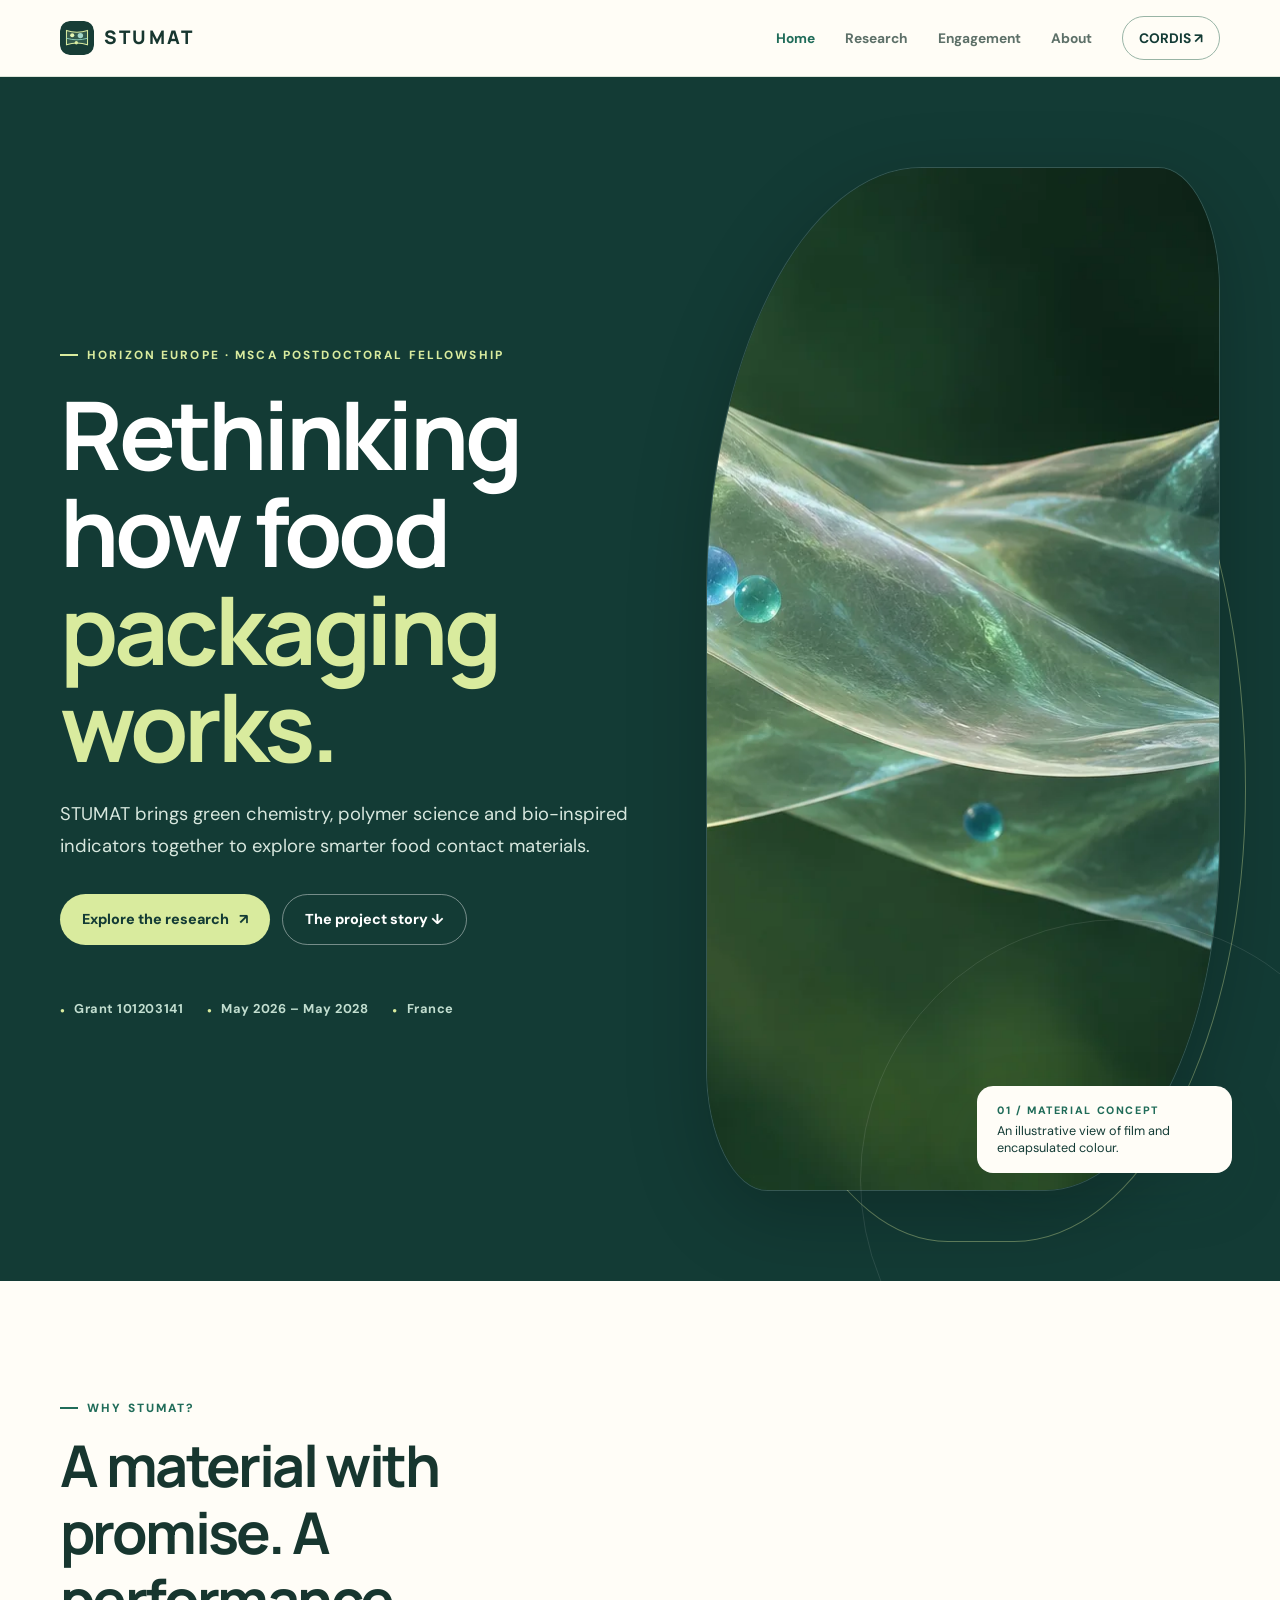
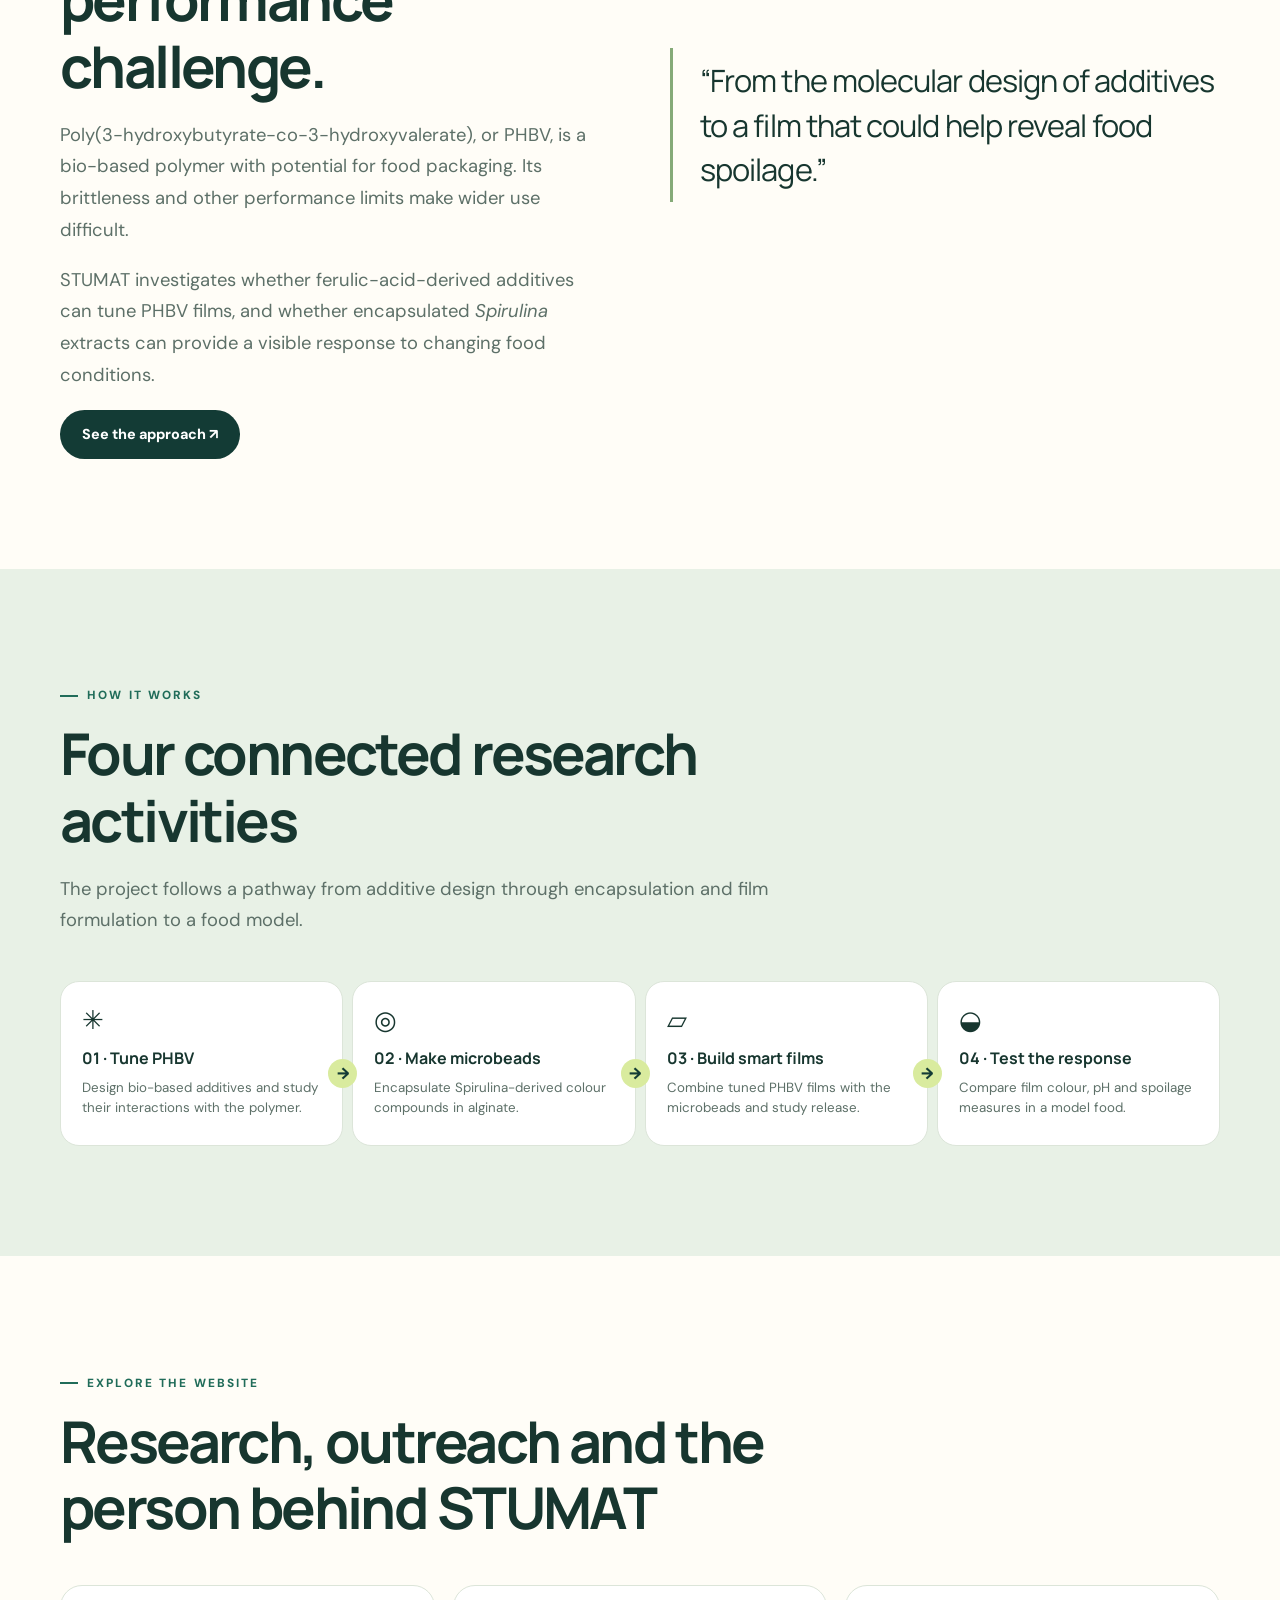
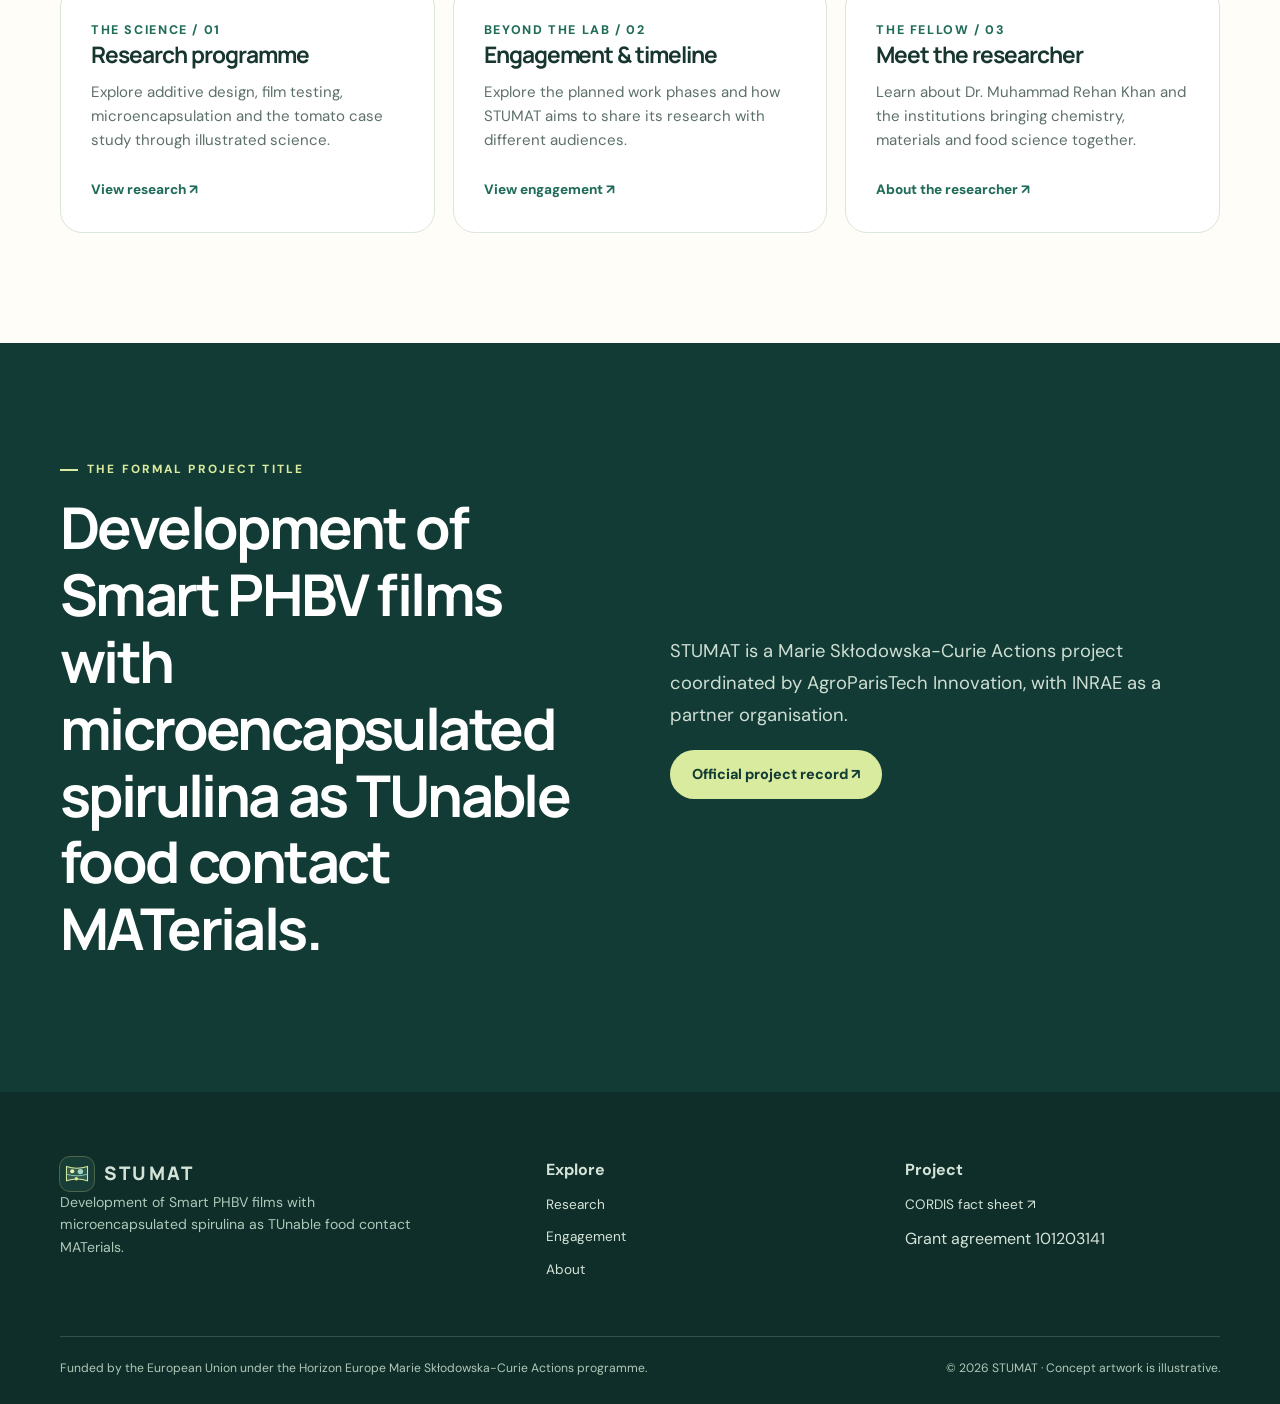
==== commit da212820: "Add files via upload" ====
--- a/index.html
+++ b/index.html
@@ -4,6 +4,6 @@
 <main id="main"><section class="hero"><div class="container hero-grid"><div><span class="eyebrow light-eyebrow">Horizon Europe · MSCA Postdoctoral Fellowship</span><h1>Rethinking how food <em>packaging works.</em></h1><p class="lead">STUMAT brings green chemistry, polymer science and bio-inspired indicators together to explore smarter food contact materials.</p><div class="hero-actions"><a class="button button-primary" href="research.html">Explore the research <span aria-hidden="true">↗</span></a><a class="button button-outline" href="#story">The project story ↓</a></div><div class="hero-meta"><span>Grant 101203141</span><span>May 2026 – May 2028</span><span>France</span></div></div><figure class="hero-image"><img src="assets/film-concept.webp" width="1536" height="1024" alt="Concept illustration of a translucent polymer film with blue-green indicator beads" fetchpriority="high"><figcaption><span>01 / MATERIAL CONCEPT</span> An illustrative view of film and encapsulated colour.</figcaption></figure></div></section>
 <section class="section section-cream" id="story"><div class="container grid-2"><div class="reveal"><span class="eyebrow">Why STUMAT?</span><h2>A material with promise. A performance challenge.</h2><p class="lead">Poly(3-hydroxybutyrate-co-3-hydroxyvalerate), or PHBV, is a bio-based polymer with potential for food packaging. Its brittleness and other performance limits make wider use difficult.</p><p class="lead">STUMAT investigates whether ferulic-acid-derived additives can tune PHBV films, and whether encapsulated <em>Spirulina</em> extracts can provide a visible response to changing food conditions.</p><a class="button button-dark" href="research.html">See the approach ↗</a></div><div class="statement reveal">“From the molecular design of additives to a film that could help reveal food spoilage.”</div></div></section>
 <section class="section section-sage"><div class="container"><div class="section-heading reveal"><span class="eyebrow">How it works</span><h2>Four connected research activities</h2><p class="lead">The project follows a pathway from additive design through encapsulation and film formulation to a food model.</p></div><div class="flow"><div class="flow-step reveal"><div class="flow-icon" aria-hidden="true">✳</div><strong>01 · Tune PHBV</strong><small>Design bio-based additives and study their interactions with the polymer.</small></div><div class="flow-step reveal"><div class="flow-icon" aria-hidden="true">◎</div><strong>02 · Make microbeads</strong><small>Encapsulate Spirulina-derived colour compounds in alginate.</small></div><div class="flow-step reveal"><div class="flow-icon" aria-hidden="true">▱</div><strong>03 · Build smart films</strong><small>Combine tuned PHBV films with the microbeads and study release.</small></div><div class="flow-step reveal"><div class="flow-icon" aria-hidden="true">◒</div><strong>04 · Test the response</strong><small>Compare film colour, pH and spoilage measures in a model food.</small></div></div></div></section>
-<section class="section section-cream"><div class="container"><div class="section-heading reveal"><span class="eyebrow">Explore the website</span><h2>Research, outreach and the person behind STUMAT</h2></div><div class="grid-3"><article class="card reveal"><span class="card-number">THE SCIENCE / 01</span><h3>Research programme</h3><p>Explore additive design, film testing, microencapsulation and the tomato case study through illustrated science.</p><a class="card-link" href="research.html">View research ↗</a></article><article class="card reveal"><span class="card-number">BEYOND THE LAB / 02</span><h3>Engagement & timeline</h3><p>See the proposal's planned work phases and how STUMAT aims to share its research with different audiences.</p><a class="card-link" href="engagement.html">View engagement ↗</a></article><article class="card reveal"><span class="card-number">THE FELLOW / 03</span><h3>Meet the researcher</h3><p>Learn about Dr. Muhammad Rehan Khan and the institutions bringing chemistry, materials and food science together.</p><a class="card-link" href="about.html">About the researcher ↗</a></article></div></div></section>
+<section class="section section-cream"><div class="container"><div class="section-heading reveal"><span class="eyebrow">Explore the website</span><h2>Research, outreach and the person behind STUMAT</h2></div><div class="grid-3"><article class="card reveal"><span class="card-number">THE SCIENCE / 01</span><h3>Research programme</h3><p>Explore additive design, film testing, microencapsulation and the tomato case study through illustrated science.</p><a class="card-link" href="research.html">View research ↗</a></article><article class="card reveal"><span class="card-number">BEYOND THE LAB / 02</span><h3>Engagement & timeline</h3><p>Explore the planned work phases and how STUMAT aims to share its research with different audiences.</p><a class="card-link" href="engagement.html">View engagement ↗</a></article><article class="card reveal"><span class="card-number">THE FELLOW / 03</span><h3>Meet the researcher</h3><p>Learn about Dr. Muhammad Rehan Khan and the institutions bringing chemistry, materials and food science together.</p><a class="card-link" href="about.html">About the researcher ↗</a></article></div></div></section>
 <section class="section section-dark"><div class="container grid-2"><div class="reveal"><span class="eyebrow light-eyebrow">The formal project title</span><h2>Development of Smart PHBV films with microencapsulated spirulina as TUnable food contact MATerials.</h2></div><div class="reveal"><p class="lead">STUMAT is a Marie Skłodowska-Curie Actions project coordinated by AgroParisTech Innovation, with INRAE as a partner organisation.</p><a class="button button-primary" href="https://cordis.europa.eu/project/id/101203141" target="_blank" rel="noopener noreferrer">Official project record ↗</a></div></div></section></main>
 <footer class="site-footer"><div class="container"><div class="footer-grid"><div><a class="brand" href="index.html"><img class="brand-icon" src="assets/stumat-mark.svg" alt=""> STUMAT</a><p>Development of Smart PHBV films with microencapsulated spirulina as TUnable food contact MATerials.</p></div><div class="footer-links"><strong>Explore</strong><a href="research.html">Research</a><a href="engagement.html">Engagement</a><a href="about.html">About</a></div><div class="footer-links"><strong>Project</strong><a href="https://cordis.europa.eu/project/id/101203141" target="_blank" rel="noopener noreferrer">CORDIS fact sheet ↗</a><span>Grant agreement 101203141</span></div></div><div class="footer-bottom"><span>Funded by the European Union under the Horizon Europe Marie Skłodowska-Curie Actions programme.</span><span>© 2026 STUMAT · Concept artwork is illustrative.</span></div></div></footer></body></html>
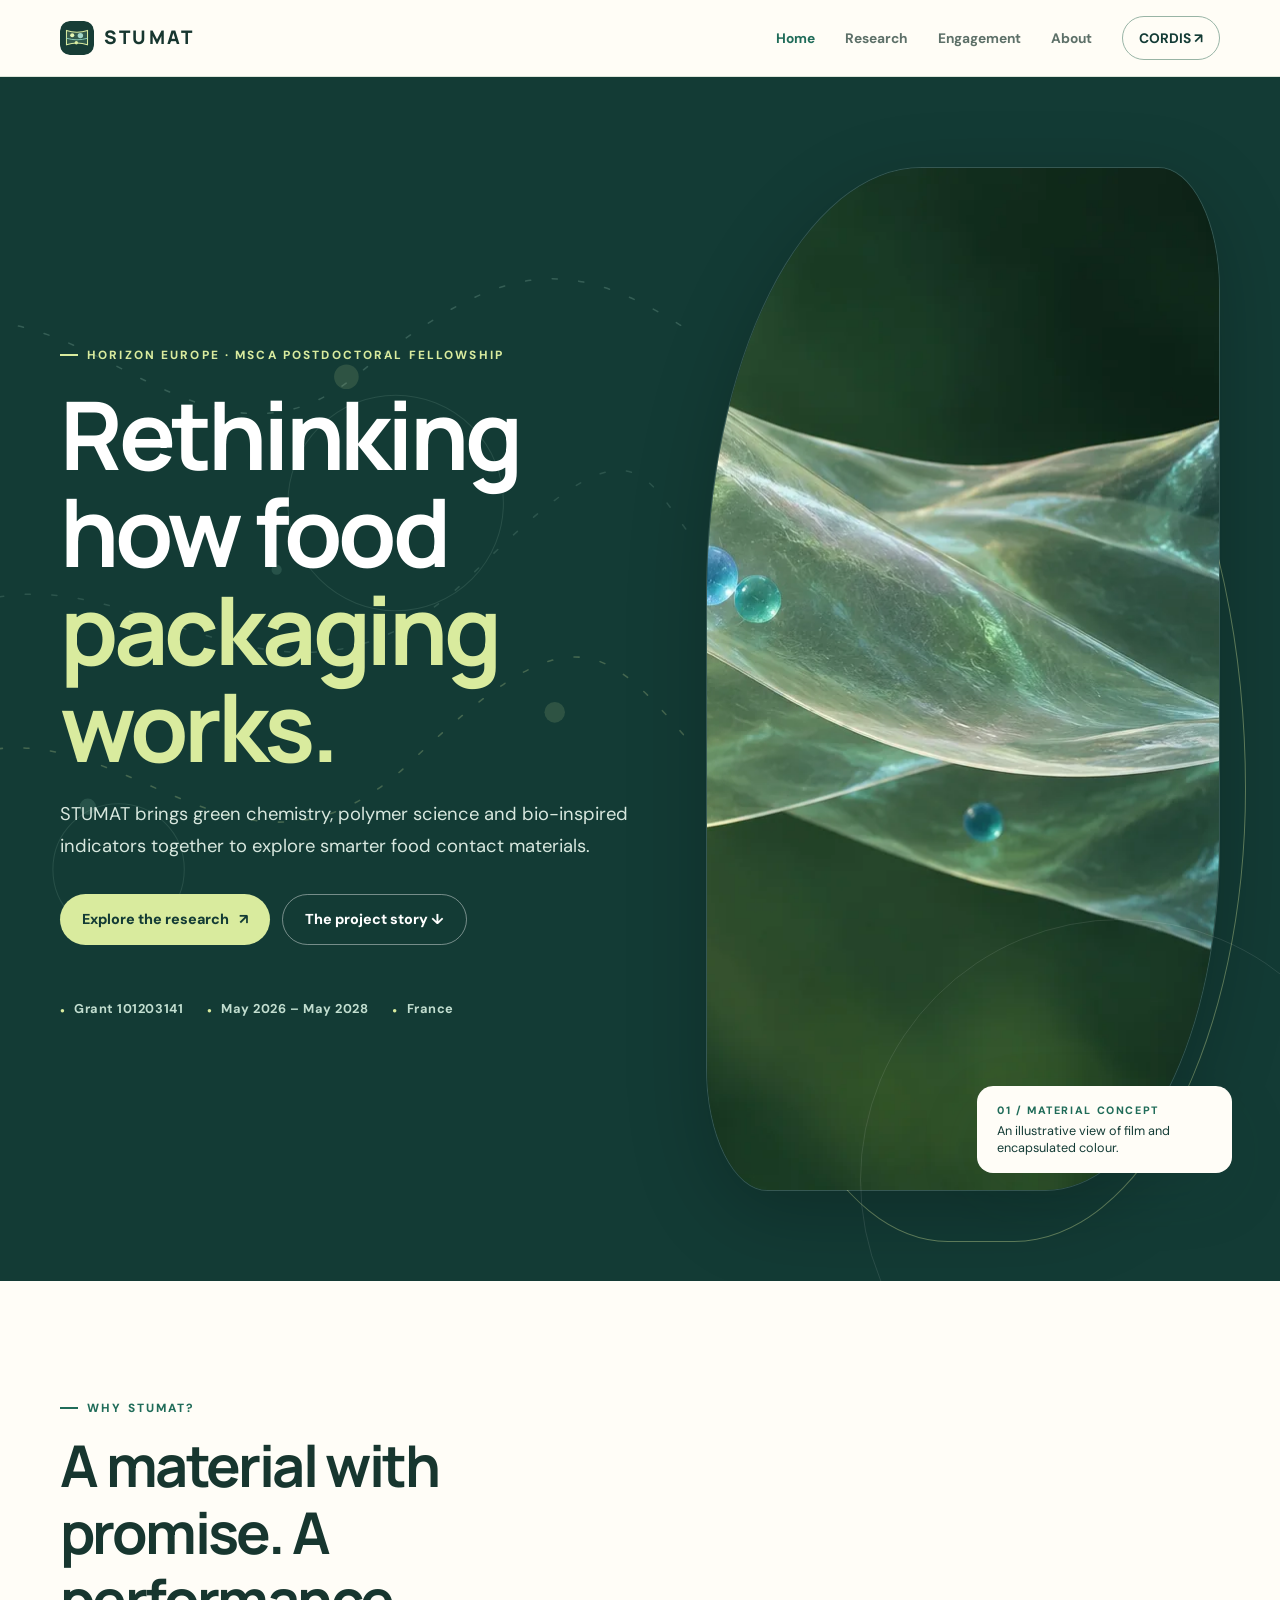
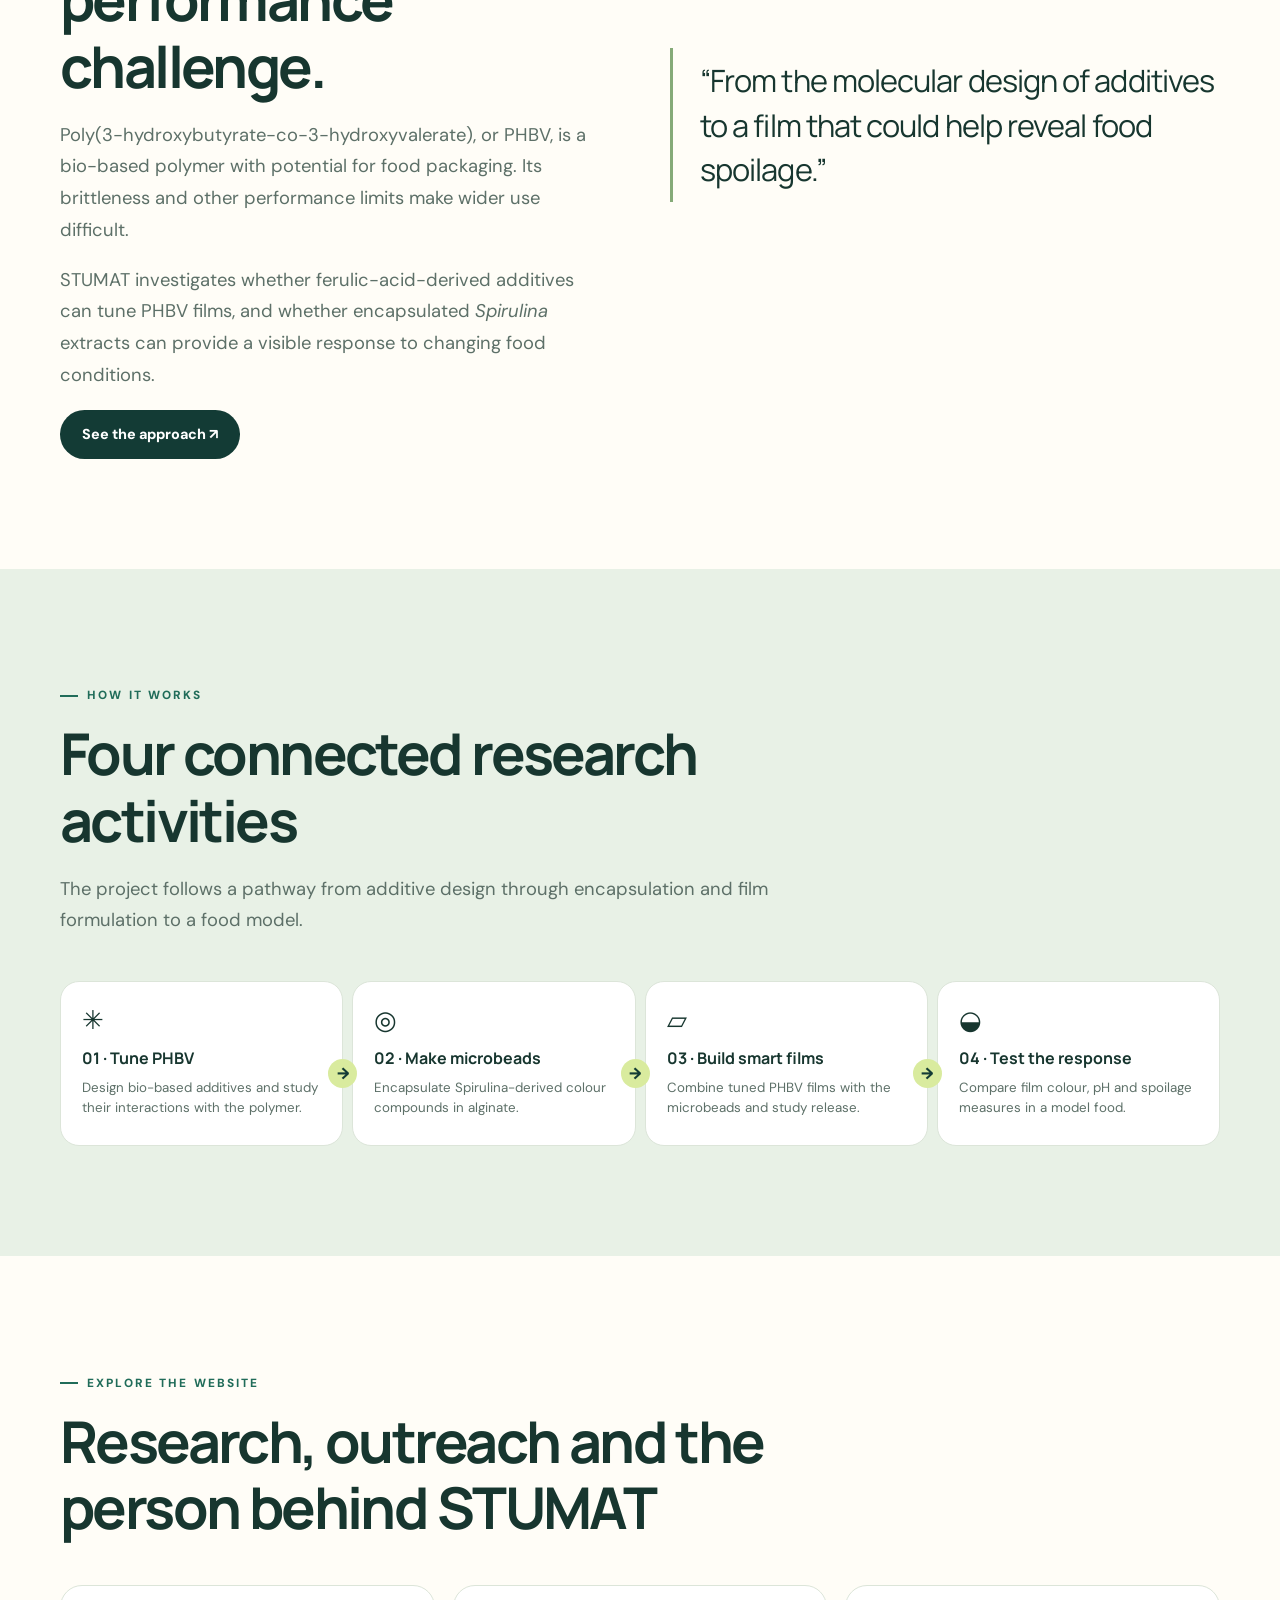
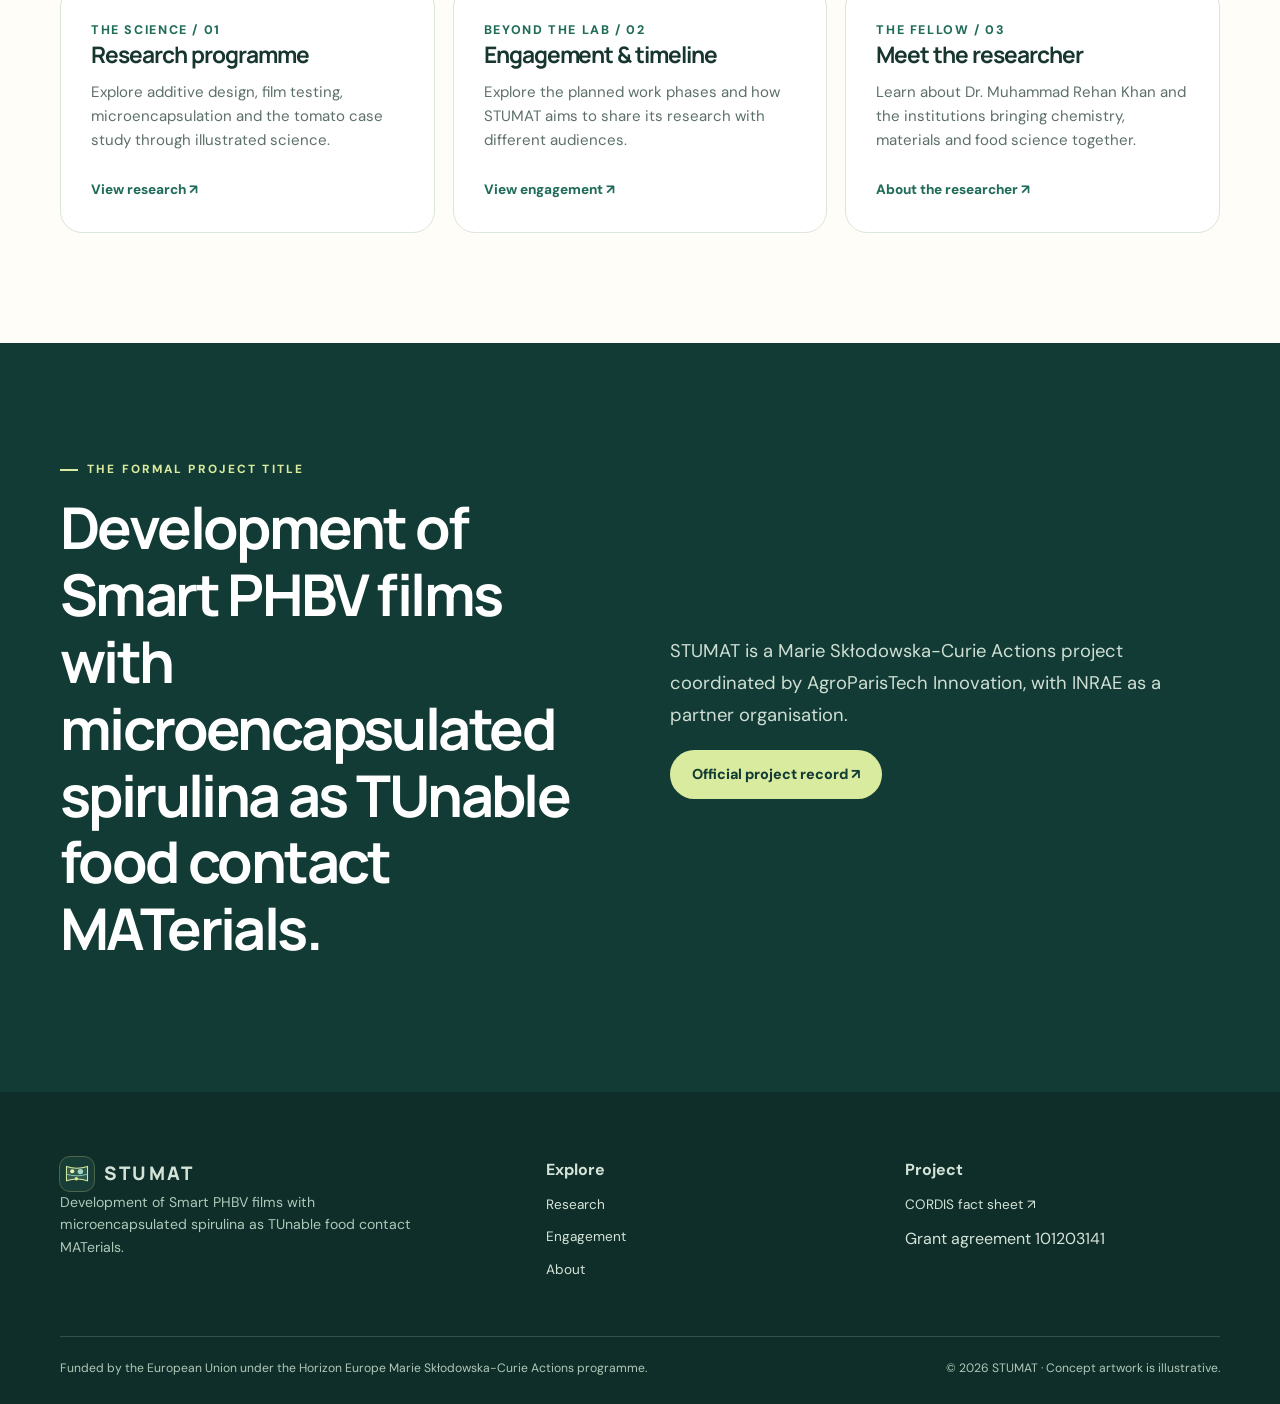
==== commit 1027b349: "Add files via upload" ====
--- a/index.html
+++ b/index.html
@@ -1,7 +1,7 @@
 <!doctype html>
 <html lang="en"><head><meta charset="utf-8"><meta name="viewport" content="width=device-width, initial-scale=1"><meta name="theme-color" content="#133b35"><meta name="description" content="STUMAT is a Marie Skłodowska-Curie Actions project developing tunable PHBV films and Spirulina-derived indicators for food contact materials."><title>STUMAT — Smart PHBV materials for food packaging</title><link rel="icon" href="favicon.svg" type="image/svg+xml"><link rel="stylesheet" href="site.css"><script src="site.js" defer></script></head>
 <body><a class="skip" href="#main">Skip to content</a><header class="site-header"><div class="container nav-wrap"><a class="brand" href="index.html" aria-label="STUMAT home"><img class="brand-icon" src="assets/stumat-mark.svg" alt=""> STUMAT</a><button class="menu-button" type="button" aria-label="Open menu" aria-expanded="false">☰</button><nav class="nav" aria-label="Main navigation"><a href="index.html" aria-current="page">Home</a><a href="research.html">Research</a><a href="engagement.html">Engagement</a><a href="about.html">About</a><a class="nav-cta" href="https://cordis.europa.eu/project/id/101203141" target="_blank" rel="noopener noreferrer">CORDIS ↗</a></nav></div></header>
-<main id="main"><section class="hero"><div class="container hero-grid"><div><span class="eyebrow light-eyebrow">Horizon Europe · MSCA Postdoctoral Fellowship</span><h1>Rethinking how food <em>packaging works.</em></h1><p class="lead">STUMAT brings green chemistry, polymer science and bio-inspired indicators together to explore smarter food contact materials.</p><div class="hero-actions"><a class="button button-primary" href="research.html">Explore the research <span aria-hidden="true">↗</span></a><a class="button button-outline" href="#story">The project story ↓</a></div><div class="hero-meta"><span>Grant 101203141</span><span>May 2026 – May 2028</span><span>France</span></div></div><figure class="hero-image"><img src="assets/film-concept.webp" width="1536" height="1024" alt="Concept illustration of a translucent polymer film with blue-green indicator beads" fetchpriority="high"><figcaption><span>01 / MATERIAL CONCEPT</span> An illustrative view of film and encapsulated colour.</figcaption></figure></div></section>
+<main id="main"><section class="hero"><div class="container hero-grid"><div class="hero-copy"><div class="hero-ambient" aria-hidden="true"><svg viewBox="0 0 740 820" preserveAspectRatio="xMidYMid slice" xmlns="http://www.w3.org/2000/svg"><path class="ambient-chain chain-one" d="M-80 140 C90 -20 220 280 390 145 S620 18 810 170"/><path class="ambient-chain chain-two" d="M-90 585 C120 360 245 710 445 520 S640 430 820 620"/><path class="ambient-chain chain-three" d="M-70 420 C135 230 290 550 505 337 S650 300 820 395"/><circle class="ambient-ring ring-one" cx="430" cy="268" r="105"/><circle class="ambient-ring ring-two" cx="160" cy="625" r="64"/><circle class="ambient-bead bead-one" cx="382" cy="145" r="12"/><circle class="ambient-bead bead-two" cx="130" cy="564" r="8"/><circle class="ambient-bead bead-three" cx="585" cy="472" r="10"/><circle class="ambient-bead bead-four" cx="314" cy="333" r="5"/></svg></div><span class="eyebrow light-eyebrow">Horizon Europe · MSCA Postdoctoral Fellowship</span><h1>Rethinking how food <em>packaging works.</em></h1><p class="lead">STUMAT brings green chemistry, polymer science and bio-inspired indicators together to explore smarter food contact materials.</p><div class="hero-actions"><a class="button button-primary" href="research.html">Explore the research <span aria-hidden="true">↗</span></a><a class="button button-outline" href="#story">The project story ↓</a></div><div class="hero-meta"><span>Grant 101203141</span><span>May 2026 – May 2028</span><span>France</span></div></div><figure class="hero-image"><img src="assets/film-concept.webp" width="1536" height="1024" alt="Concept illustration of a translucent polymer film with blue-green indicator beads" fetchpriority="high"><figcaption><span>01 / MATERIAL CONCEPT</span> An illustrative view of film and encapsulated colour.</figcaption></figure></div></section>
 <section class="section section-cream" id="story"><div class="container grid-2"><div class="reveal"><span class="eyebrow">Why STUMAT?</span><h2>A material with promise. A performance challenge.</h2><p class="lead">Poly(3-hydroxybutyrate-co-3-hydroxyvalerate), or PHBV, is a bio-based polymer with potential for food packaging. Its brittleness and other performance limits make wider use difficult.</p><p class="lead">STUMAT investigates whether ferulic-acid-derived additives can tune PHBV films, and whether encapsulated <em>Spirulina</em> extracts can provide a visible response to changing food conditions.</p><a class="button button-dark" href="research.html">See the approach ↗</a></div><div class="statement reveal">“From the molecular design of additives to a film that could help reveal food spoilage.”</div></div></section>
 <section class="section section-sage"><div class="container"><div class="section-heading reveal"><span class="eyebrow">How it works</span><h2>Four connected research activities</h2><p class="lead">The project follows a pathway from additive design through encapsulation and film formulation to a food model.</p></div><div class="flow"><div class="flow-step reveal"><div class="flow-icon" aria-hidden="true">✳</div><strong>01 · Tune PHBV</strong><small>Design bio-based additives and study their interactions with the polymer.</small></div><div class="flow-step reveal"><div class="flow-icon" aria-hidden="true">◎</div><strong>02 · Make microbeads</strong><small>Encapsulate Spirulina-derived colour compounds in alginate.</small></div><div class="flow-step reveal"><div class="flow-icon" aria-hidden="true">▱</div><strong>03 · Build smart films</strong><small>Combine tuned PHBV films with the microbeads and study release.</small></div><div class="flow-step reveal"><div class="flow-icon" aria-hidden="true">◒</div><strong>04 · Test the response</strong><small>Compare film colour, pH and spoilage measures in a model food.</small></div></div></div></section>
 <section class="section section-cream"><div class="container"><div class="section-heading reveal"><span class="eyebrow">Explore the website</span><h2>Research, outreach and the person behind STUMAT</h2></div><div class="grid-3"><article class="card reveal"><span class="card-number">THE SCIENCE / 01</span><h3>Research programme</h3><p>Explore additive design, film testing, microencapsulation and the tomato case study through illustrated science.</p><a class="card-link" href="research.html">View research ↗</a></article><article class="card reveal"><span class="card-number">BEYOND THE LAB / 02</span><h3>Engagement & timeline</h3><p>Explore the planned work phases and how STUMAT aims to share its research with different audiences.</p><a class="card-link" href="engagement.html">View engagement ↗</a></article><article class="card reveal"><span class="card-number">THE FELLOW / 03</span><h3>Meet the researcher</h3><p>Learn about Dr. Muhammad Rehan Khan and the institutions bringing chemistry, materials and food science together.</p><a class="card-link" href="about.html">About the researcher ↗</a></article></div></div></section>
--- a/site.css
+++ b/site.css
@@ -12,3 +12,6 @@
 @media(max-width:900px){.hero-grid{grid-template-columns:1fr}.hero-image{max-width:600px;margin:25px auto 0;width:100%}.hero-image img{aspect-ratio:1.35}.science-grid{grid-template-columns:1fr 1fr}.science-card:last-child{grid-column:1/-1}.science-head{align-items:start}}
 @media(max-width:600px){.hero-image img{aspect-ratio:1.13}.hero-image figcaption{right:0;bottom:0;max-width:225px;font-size:.7rem}.science-head{display:block}.motion-toggle{margin-bottom:8px}.science-grid{grid-template-columns:1fr}.science-card:last-child{grid-column:auto}.research-photo{margin-bottom:36px}.research-photo img{min-height:270px}.research-photo figcaption{left:10px;right:10px;bottom:10px;max-width:none}}
 @media(prefers-reduced-motion:reduce){.hero-image,.hero-image:before{animation:none}.science-stage *{animation:none!important}}
+/* Slow schematic motion behind the home-page headline */
+.hero-copy{position:relative;isolation:isolate}.hero-copy > :not(.hero-ambient){position:relative;z-index:1}.hero-ambient{position:absolute;inset:-110px -42px -50px -85px;z-index:0;pointer-events:none;overflow:hidden;opacity:.82}.hero-ambient svg{width:100%;height:100%;display:block}.ambient-chain{fill:none;stroke:#bce8d1;stroke-width:1.5;stroke-linecap:round;stroke-dasharray:5 21;opacity:.25;animation:ambient-flow 24s linear infinite}.chain-two{animation-duration:31s;animation-direction:reverse;stroke:#d9eb9e;opacity:.3}.chain-three{animation-duration:38s;opacity:.18}.ambient-ring{fill:none;stroke:#b6d8c4;stroke-width:1;opacity:.16;transform-box:fill-box;transform-origin:center;animation:ambient-pulse 9s ease-in-out infinite}.ring-two{animation-delay:-4.5s}.ambient-bead{fill:#d9eb9e;opacity:.17;transform-box:fill-box;transform-origin:center;animation:ambient-drift 7s ease-in-out infinite}.bead-two{animation-delay:-2s;fill:#a7e0cc}.bead-three{animation-delay:-4s}.bead-four{animation-delay:-5s;fill:#a7e0cc}@keyframes ambient-flow{to{stroke-dashoffset:-312}}@keyframes ambient-pulse{50%{scale:1.18;opacity:.28}}@keyframes ambient-drift{50%{translate:0 -17px;opacity:.36}}
+@media(max-width:900px){.hero-ambient{inset:-90px -20px -30px -35px;opacity:.58}}@media(max-width:600px){.hero-ambient{inset:-70px -20px -15px -20px;opacity:.43}.ambient-ring{opacity:.08}}@media(prefers-reduced-motion:reduce){.ambient-chain,.ambient-ring,.ambient-bead{animation:none!important}}
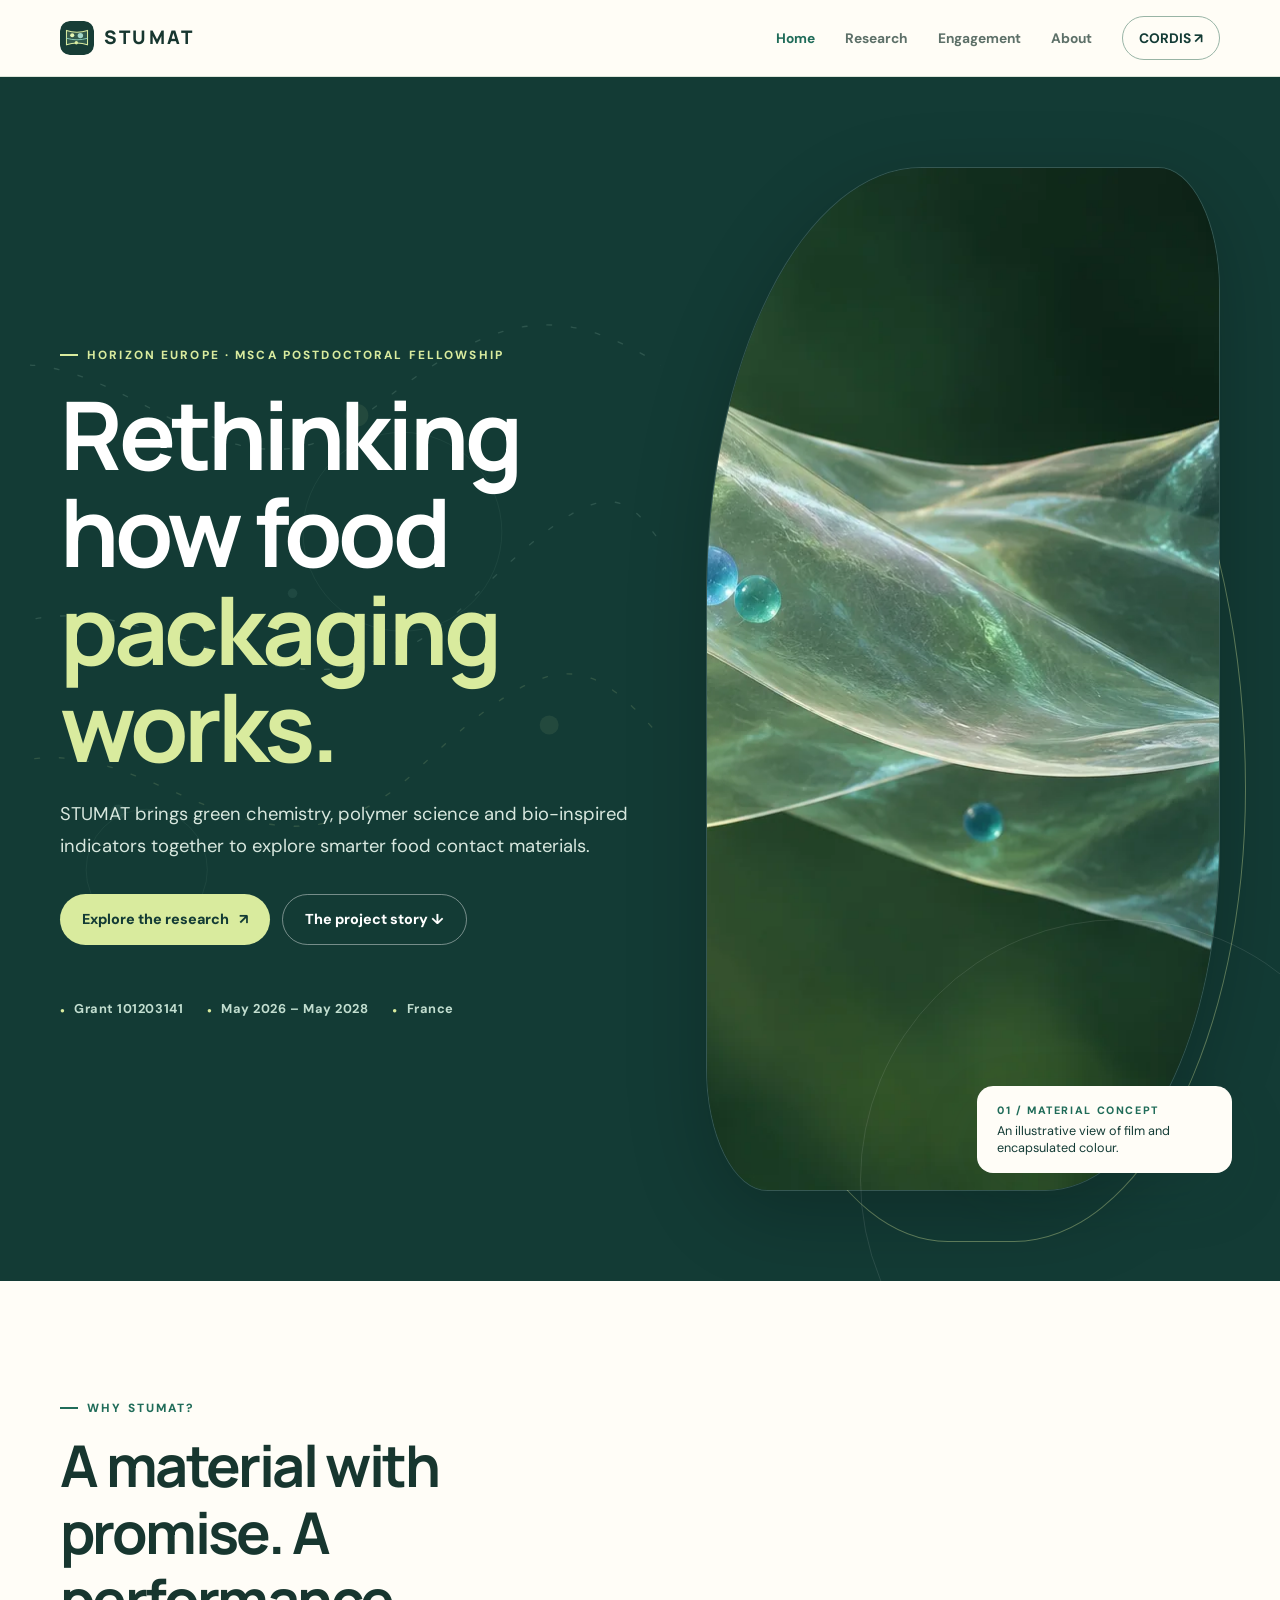
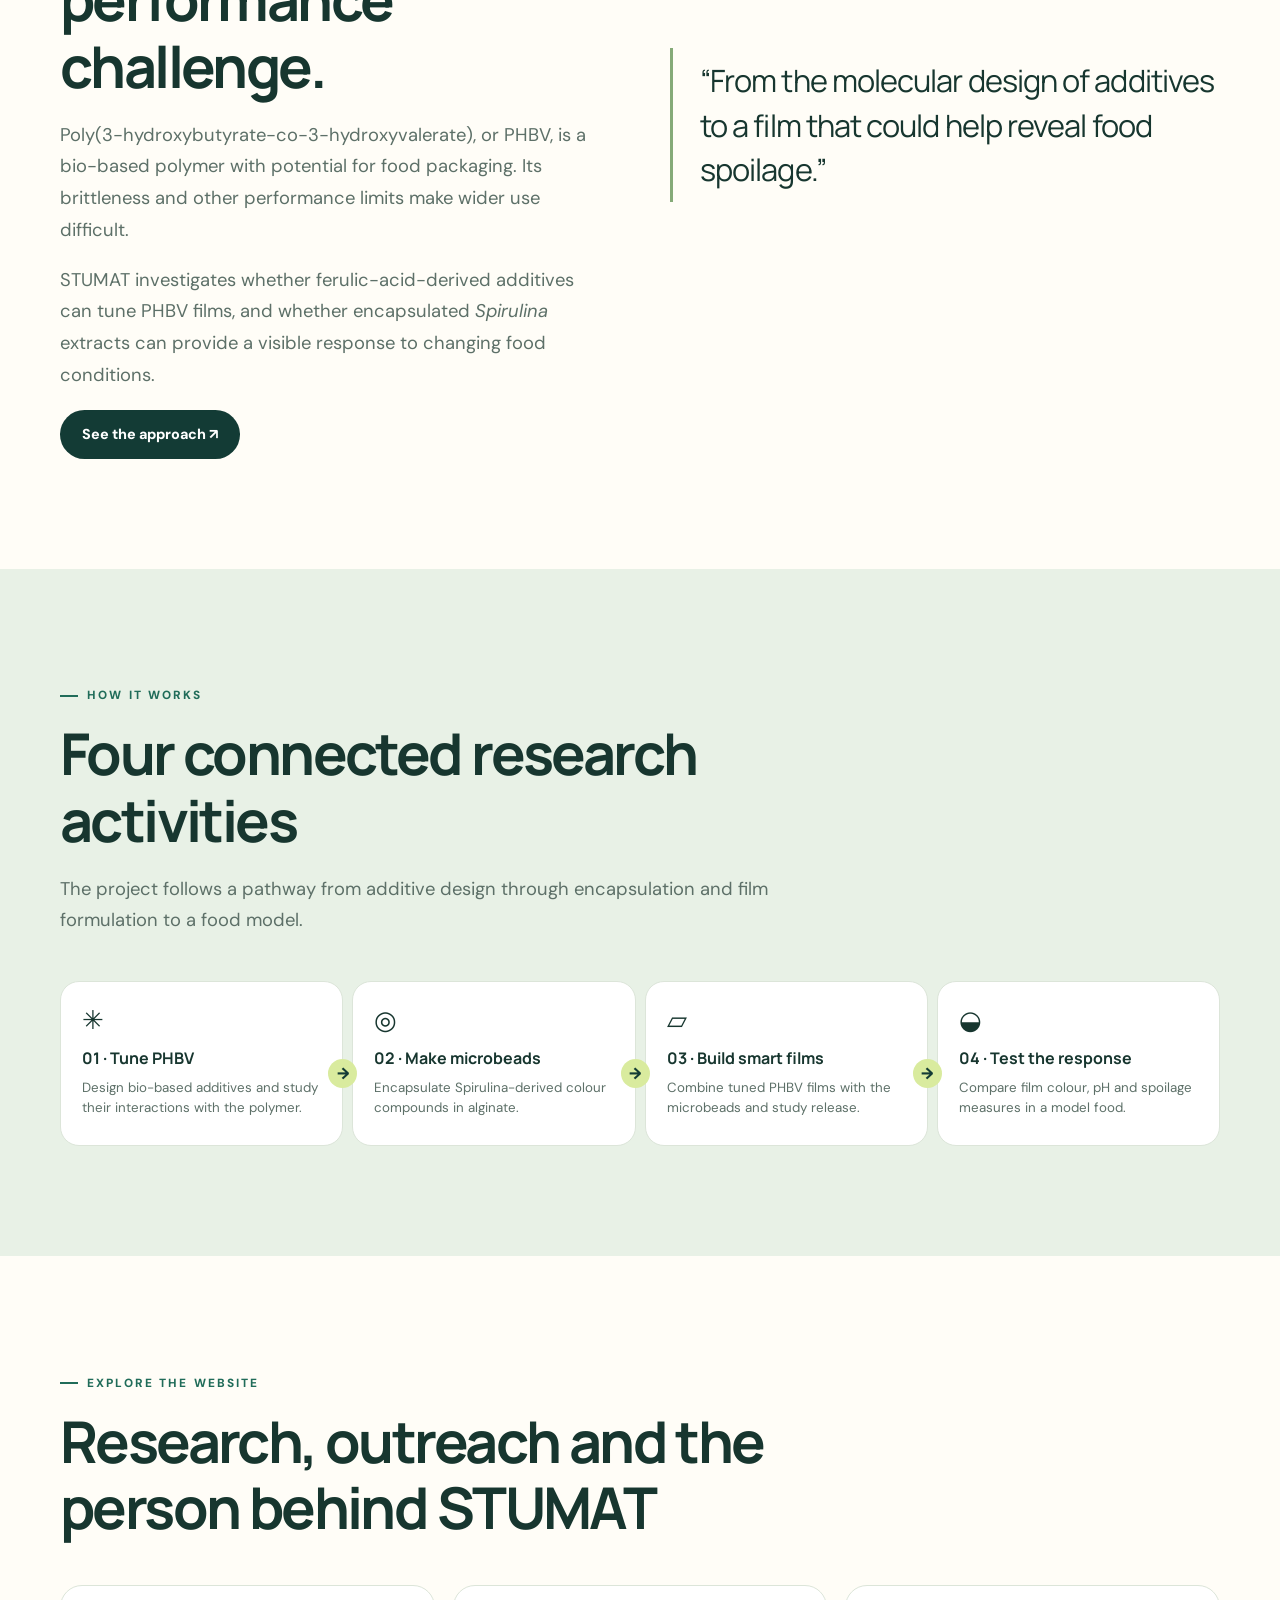
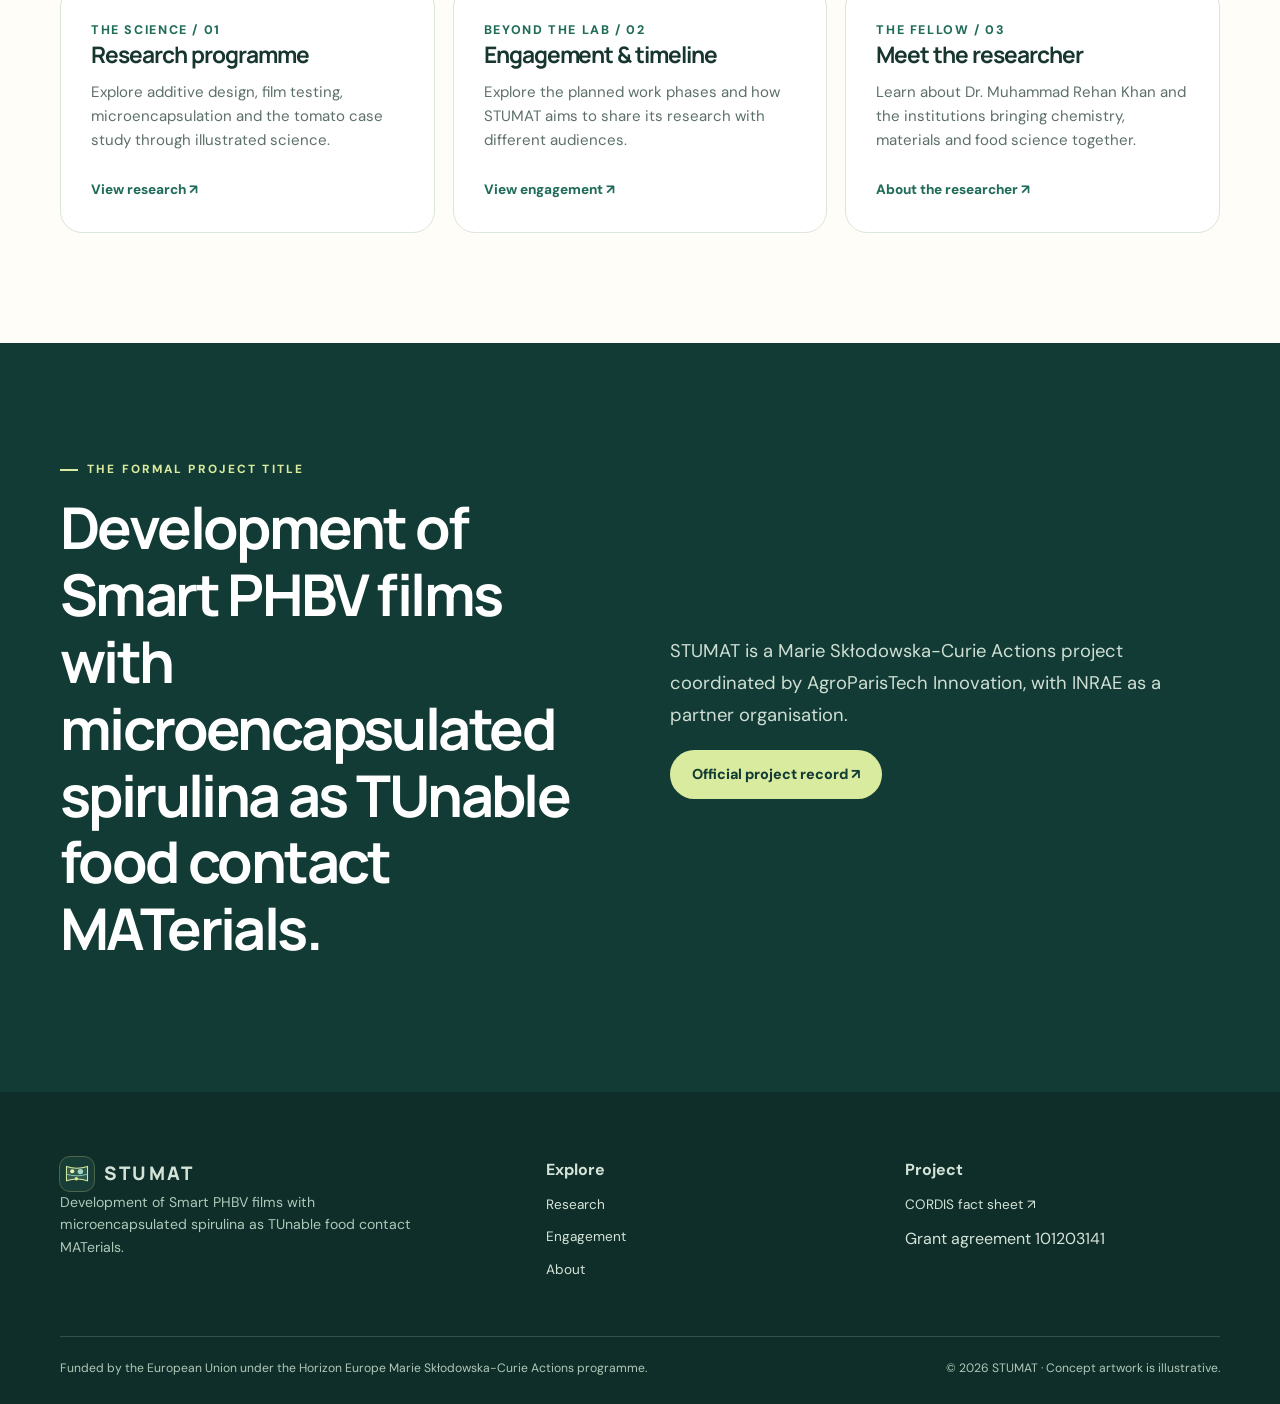
==== commit 2f12163f: "Add files via upload" ====
--- a/index.html
+++ b/index.html
@@ -1,5 +1,7 @@
 <!doctype html>
-<html lang="en"><head><meta charset="utf-8"><meta name="viewport" content="width=device-width, initial-scale=1"><meta name="theme-color" content="#133b35"><meta name="description" content="STUMAT is a Marie Skłodowska-Curie Actions project developing tunable PHBV films and Spirulina-derived indicators for food contact materials."><title>STUMAT — Smart PHBV materials for food packaging</title><link rel="icon" href="favicon.svg" type="image/svg+xml"><link rel="stylesheet" href="site.css"><script src="site.js" defer></script></head>
+<html lang="en"><head><meta charset="utf-8"><meta name="viewport" content="width=device-width, initial-scale=1"><meta name="theme-color" content="#133b35"><meta name="description" content="STUMAT is a Marie Skłodowska-Curie Actions project developing tunable PHBV films and Spirulina-derived indicators for food contact materials."><title>STUMAT — Smart PHBV materials for food packaging</title><link rel="icon" href="favicon.svg" type="image/svg+xml"><link rel="stylesheet" href="site.css?v=stumat-hero-2"><style>
+.hero-copy{position:relative;isolation:isolate}.hero-copy>:not(.hero-ambient){position:relative;z-index:1}.hero-ambient{position:absolute;inset:-60px -10px -35px -30px;z-index:0;pointer-events:none;overflow:hidden;opacity:.55}.hero-ambient svg{display:block;width:100%;height:100%}.hero-ambient .ambient-chain{fill:none;stroke:#c7ebd6;stroke-width:1.4;stroke-linecap:round;stroke-dasharray:5 21;opacity:.27;animation:ambient-line 28s linear infinite}.hero-ambient .chain-two{stroke:#d9eb9e;animation-direction:reverse}.hero-ambient .ambient-ring{fill:none;stroke:#c4ead4;stroke-width:1;opacity:.12}.hero-ambient .ambient-bead{fill:#d9eb9e;opacity:.15;animation:ambient-dot 6s ease-in-out infinite}.hero-ambient .bead-two,.hero-ambient .bead-four{fill:#a7e0cc}.hero-ambient .bead-three{animation-delay:-3s}@keyframes ambient-line{to{stroke-dashoffset:-312}}@keyframes ambient-dot{50%{translate:0 -11px;opacity:.26}}@media(max-width:600px){.hero-ambient{opacity:.35;inset:-35px -5px -20px -10px}}@media(prefers-reduced-motion:reduce){.hero-ambient .ambient-chain,.hero-ambient .ambient-bead{animation:none!important}}
+</style><script src="site.js" defer></script></head>
 <body><a class="skip" href="#main">Skip to content</a><header class="site-header"><div class="container nav-wrap"><a class="brand" href="index.html" aria-label="STUMAT home"><img class="brand-icon" src="assets/stumat-mark.svg" alt=""> STUMAT</a><button class="menu-button" type="button" aria-label="Open menu" aria-expanded="false">☰</button><nav class="nav" aria-label="Main navigation"><a href="index.html" aria-current="page">Home</a><a href="research.html">Research</a><a href="engagement.html">Engagement</a><a href="about.html">About</a><a class="nav-cta" href="https://cordis.europa.eu/project/id/101203141" target="_blank" rel="noopener noreferrer">CORDIS ↗</a></nav></div></header>
 <main id="main"><section class="hero"><div class="container hero-grid"><div class="hero-copy"><div class="hero-ambient" aria-hidden="true"><svg viewBox="0 0 740 820" preserveAspectRatio="xMidYMid slice" xmlns="http://www.w3.org/2000/svg"><path class="ambient-chain chain-one" d="M-80 140 C90 -20 220 280 390 145 S620 18 810 170"/><path class="ambient-chain chain-two" d="M-90 585 C120 360 245 710 445 520 S640 430 820 620"/><path class="ambient-chain chain-three" d="M-70 420 C135 230 290 550 505 337 S650 300 820 395"/><circle class="ambient-ring ring-one" cx="430" cy="268" r="105"/><circle class="ambient-ring ring-two" cx="160" cy="625" r="64"/><circle class="ambient-bead bead-one" cx="382" cy="145" r="12"/><circle class="ambient-bead bead-two" cx="130" cy="564" r="8"/><circle class="ambient-bead bead-three" cx="585" cy="472" r="10"/><circle class="ambient-bead bead-four" cx="314" cy="333" r="5"/></svg></div><span class="eyebrow light-eyebrow">Horizon Europe · MSCA Postdoctoral Fellowship</span><h1>Rethinking how food <em>packaging works.</em></h1><p class="lead">STUMAT brings green chemistry, polymer science and bio-inspired indicators together to explore smarter food contact materials.</p><div class="hero-actions"><a class="button button-primary" href="research.html">Explore the research <span aria-hidden="true">↗</span></a><a class="button button-outline" href="#story">The project story ↓</a></div><div class="hero-meta"><span>Grant 101203141</span><span>May 2026 – May 2028</span><span>France</span></div></div><figure class="hero-image"><img src="assets/film-concept.webp" width="1536" height="1024" alt="Concept illustration of a translucent polymer film with blue-green indicator beads" fetchpriority="high"><figcaption><span>01 / MATERIAL CONCEPT</span> An illustrative view of film and encapsulated colour.</figcaption></figure></div></section>
 <section class="section section-cream" id="story"><div class="container grid-2"><div class="reveal"><span class="eyebrow">Why STUMAT?</span><h2>A material with promise. A performance challenge.</h2><p class="lead">Poly(3-hydroxybutyrate-co-3-hydroxyvalerate), or PHBV, is a bio-based polymer with potential for food packaging. Its brittleness and other performance limits make wider use difficult.</p><p class="lead">STUMAT investigates whether ferulic-acid-derived additives can tune PHBV films, and whether encapsulated <em>Spirulina</em> extracts can provide a visible response to changing food conditions.</p><a class="button button-dark" href="research.html">See the approach ↗</a></div><div class="statement reveal">“From the molecular design of additives to a film that could help reveal food spoilage.”</div></div></section>
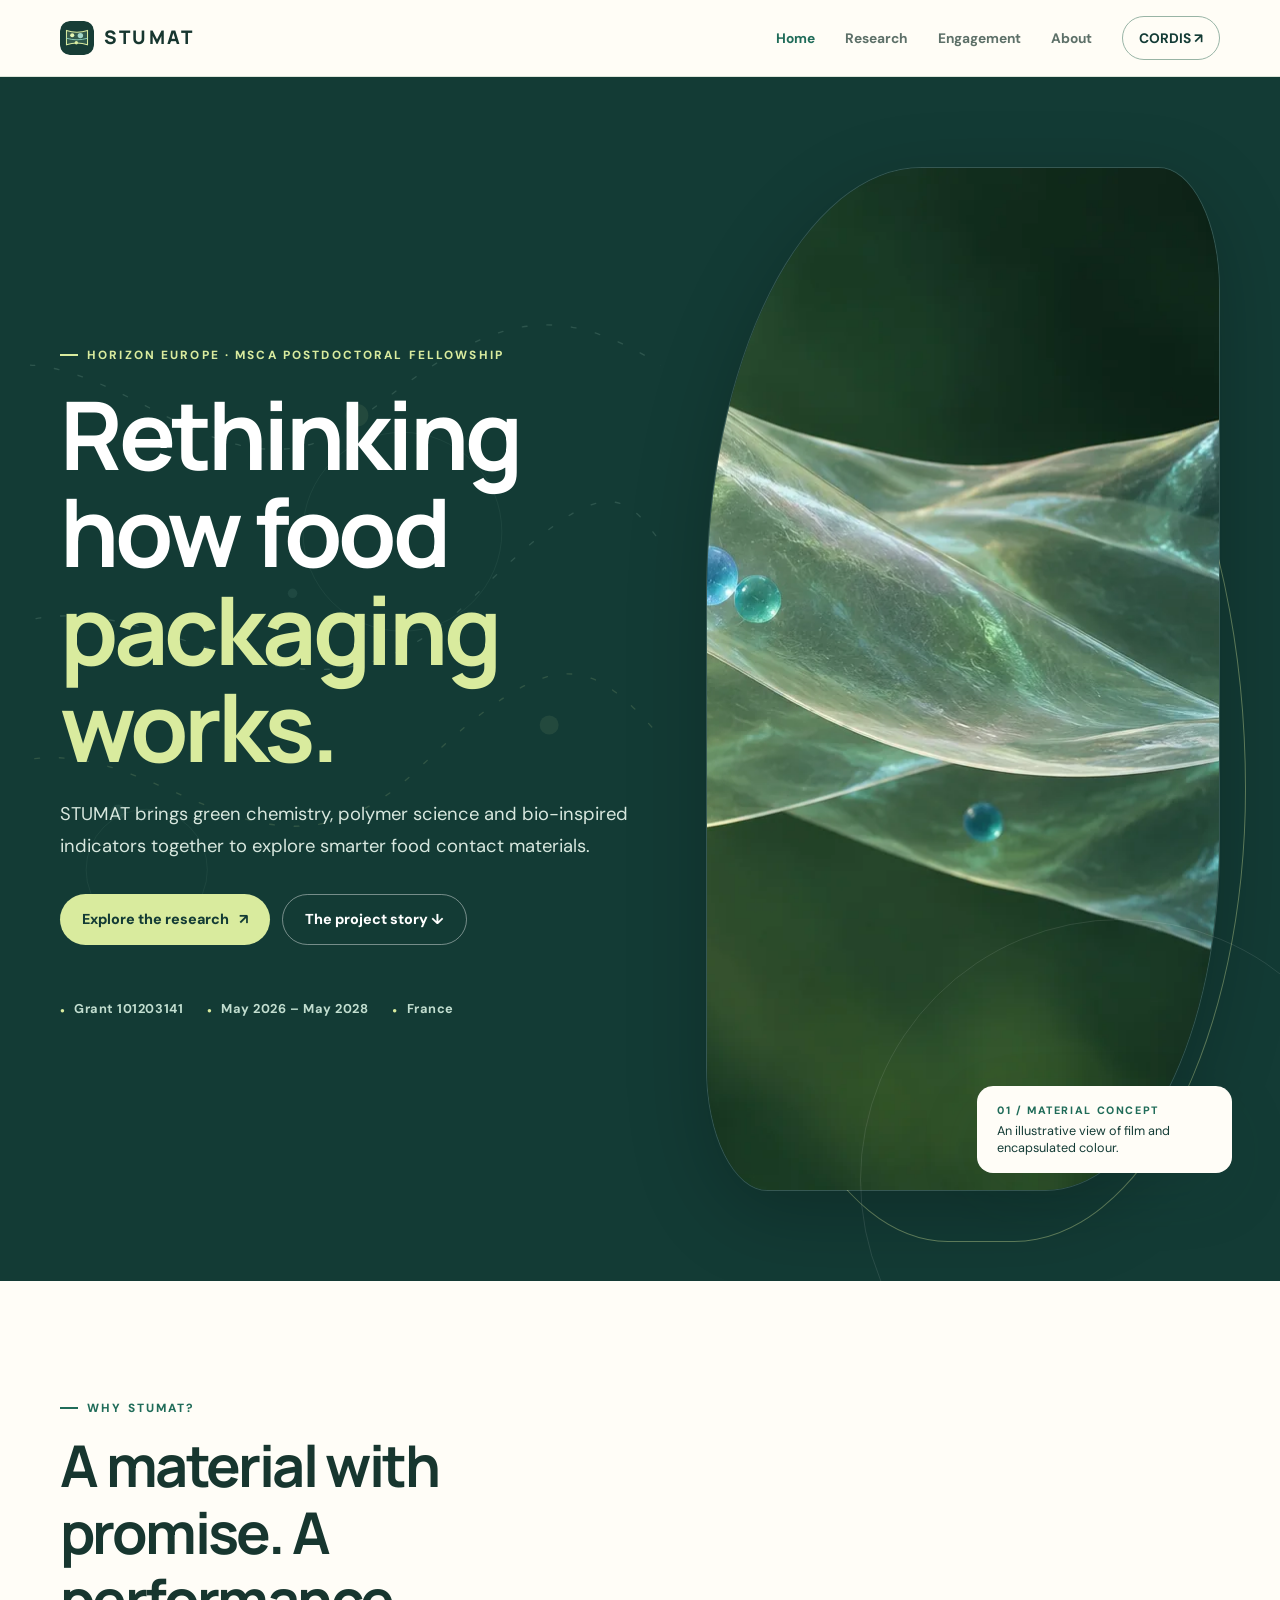
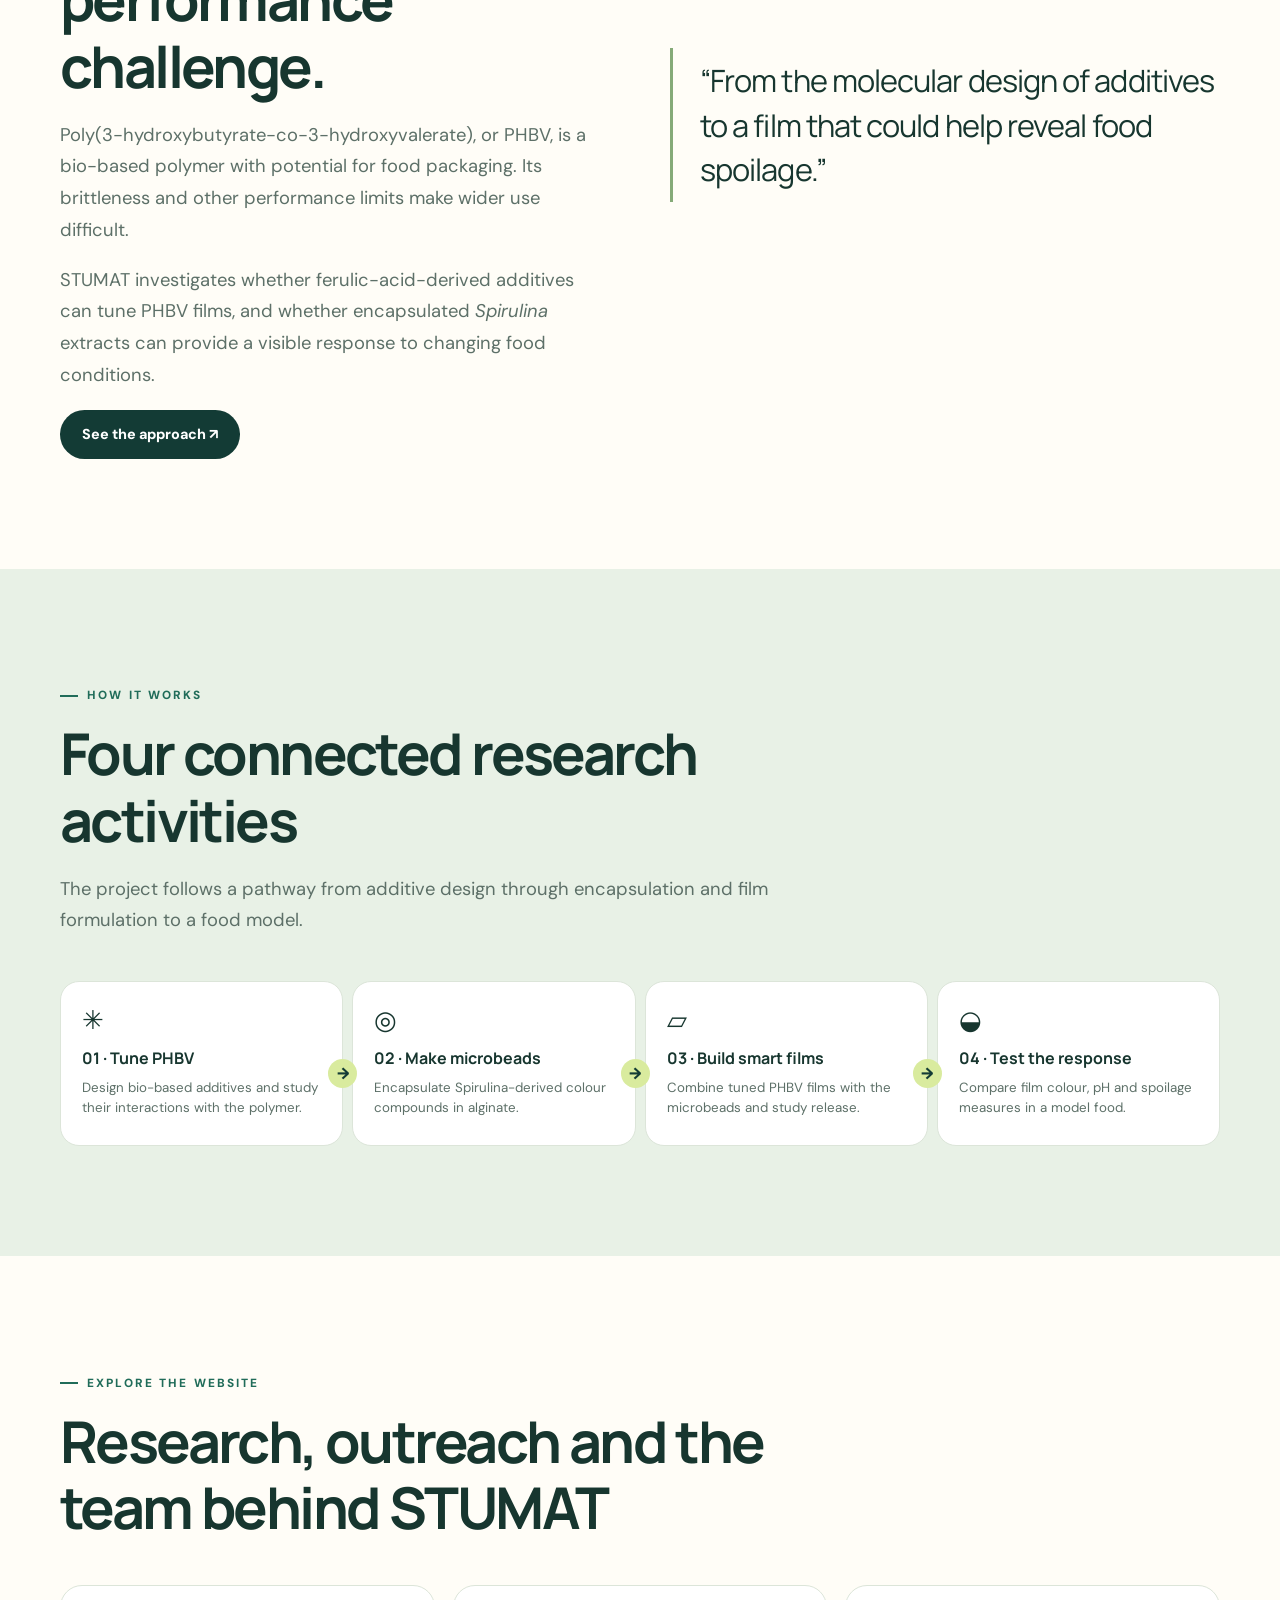
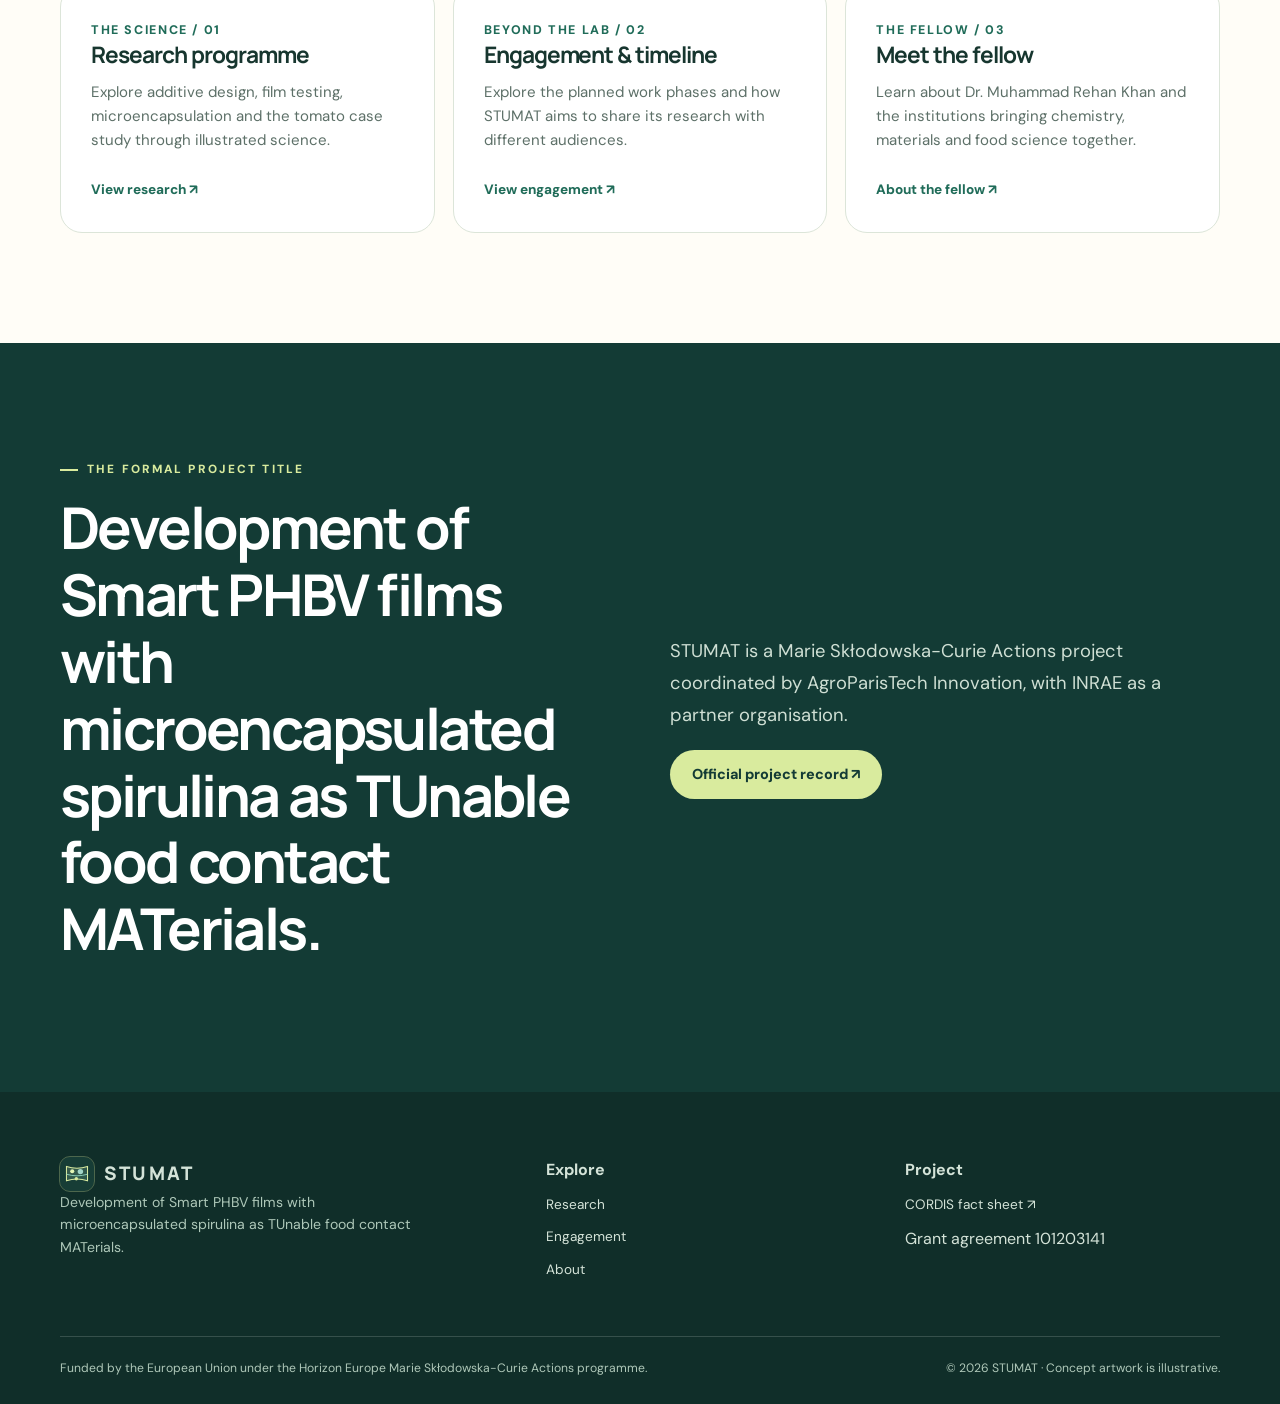
==== commit cd8d847a: "Add files via upload" ====
--- a/index.html
+++ b/index.html
@@ -6,6 +6,6 @@
 <main id="main"><section class="hero"><div class="container hero-grid"><div class="hero-copy"><div class="hero-ambient" aria-hidden="true"><svg viewBox="0 0 740 820" preserveAspectRatio="xMidYMid slice" xmlns="http://www.w3.org/2000/svg"><path class="ambient-chain chain-one" d="M-80 140 C90 -20 220 280 390 145 S620 18 810 170"/><path class="ambient-chain chain-two" d="M-90 585 C120 360 245 710 445 520 S640 430 820 620"/><path class="ambient-chain chain-three" d="M-70 420 C135 230 290 550 505 337 S650 300 820 395"/><circle class="ambient-ring ring-one" cx="430" cy="268" r="105"/><circle class="ambient-ring ring-two" cx="160" cy="625" r="64"/><circle class="ambient-bead bead-one" cx="382" cy="145" r="12"/><circle class="ambient-bead bead-two" cx="130" cy="564" r="8"/><circle class="ambient-bead bead-three" cx="585" cy="472" r="10"/><circle class="ambient-bead bead-four" cx="314" cy="333" r="5"/></svg></div><span class="eyebrow light-eyebrow">Horizon Europe · MSCA Postdoctoral Fellowship</span><h1>Rethinking how food <em>packaging works.</em></h1><p class="lead">STUMAT brings green chemistry, polymer science and bio-inspired indicators together to explore smarter food contact materials.</p><div class="hero-actions"><a class="button button-primary" href="research.html">Explore the research <span aria-hidden="true">↗</span></a><a class="button button-outline" href="#story">The project story ↓</a></div><div class="hero-meta"><span>Grant 101203141</span><span>May 2026 – May 2028</span><span>France</span></div></div><figure class="hero-image"><img src="assets/film-concept.webp" width="1536" height="1024" alt="Concept illustration of a translucent polymer film with blue-green indicator beads" fetchpriority="high"><figcaption><span>01 / MATERIAL CONCEPT</span> An illustrative view of film and encapsulated colour.</figcaption></figure></div></section>
 <section class="section section-cream" id="story"><div class="container grid-2"><div class="reveal"><span class="eyebrow">Why STUMAT?</span><h2>A material with promise. A performance challenge.</h2><p class="lead">Poly(3-hydroxybutyrate-co-3-hydroxyvalerate), or PHBV, is a bio-based polymer with potential for food packaging. Its brittleness and other performance limits make wider use difficult.</p><p class="lead">STUMAT investigates whether ferulic-acid-derived additives can tune PHBV films, and whether encapsulated <em>Spirulina</em> extracts can provide a visible response to changing food conditions.</p><a class="button button-dark" href="research.html">See the approach ↗</a></div><div class="statement reveal">“From the molecular design of additives to a film that could help reveal food spoilage.”</div></div></section>
 <section class="section section-sage"><div class="container"><div class="section-heading reveal"><span class="eyebrow">How it works</span><h2>Four connected research activities</h2><p class="lead">The project follows a pathway from additive design through encapsulation and film formulation to a food model.</p></div><div class="flow"><div class="flow-step reveal"><div class="flow-icon" aria-hidden="true">✳</div><strong>01 · Tune PHBV</strong><small>Design bio-based additives and study their interactions with the polymer.</small></div><div class="flow-step reveal"><div class="flow-icon" aria-hidden="true">◎</div><strong>02 · Make microbeads</strong><small>Encapsulate Spirulina-derived colour compounds in alginate.</small></div><div class="flow-step reveal"><div class="flow-icon" aria-hidden="true">▱</div><strong>03 · Build smart films</strong><small>Combine tuned PHBV films with the microbeads and study release.</small></div><div class="flow-step reveal"><div class="flow-icon" aria-hidden="true">◒</div><strong>04 · Test the response</strong><small>Compare film colour, pH and spoilage measures in a model food.</small></div></div></div></section>
-<section class="section section-cream"><div class="container"><div class="section-heading reveal"><span class="eyebrow">Explore the website</span><h2>Research, outreach and the person behind STUMAT</h2></div><div class="grid-3"><article class="card reveal"><span class="card-number">THE SCIENCE / 01</span><h3>Research programme</h3><p>Explore additive design, film testing, microencapsulation and the tomato case study through illustrated science.</p><a class="card-link" href="research.html">View research ↗</a></article><article class="card reveal"><span class="card-number">BEYOND THE LAB / 02</span><h3>Engagement & timeline</h3><p>Explore the planned work phases and how STUMAT aims to share its research with different audiences.</p><a class="card-link" href="engagement.html">View engagement ↗</a></article><article class="card reveal"><span class="card-number">THE FELLOW / 03</span><h3>Meet the researcher</h3><p>Learn about Dr. Muhammad Rehan Khan and the institutions bringing chemistry, materials and food science together.</p><a class="card-link" href="about.html">About the researcher ↗</a></article></div></div></section>
+<section class="section section-cream"><div class="container"><div class="section-heading reveal"><span class="eyebrow">Explore the website</span><h2>Research, outreach and the team behind STUMAT</h2></div><div class="grid-3"><article class="card reveal"><span class="card-number">THE SCIENCE / 01</span><h3>Research programme</h3><p>Explore additive design, film testing, microencapsulation and the tomato case study through illustrated science.</p><a class="card-link" href="research.html">View research ↗</a></article><article class="card reveal"><span class="card-number">BEYOND THE LAB / 02</span><h3>Engagement & timeline</h3><p>Explore the planned work phases and how STUMAT aims to share its research with different audiences.</p><a class="card-link" href="engagement.html">View engagement ↗</a></article><article class="card reveal"><span class="card-number">THE FELLOW / 03</span><h3>Meet the fellow</h3><p>Learn about Dr. Muhammad Rehan Khan and the institutions bringing chemistry, materials and food science together.</p><a class="card-link" href="about.html">About the fellow ↗</a></article></div></div></section>
 <section class="section section-dark"><div class="container grid-2"><div class="reveal"><span class="eyebrow light-eyebrow">The formal project title</span><h2>Development of Smart PHBV films with microencapsulated spirulina as TUnable food contact MATerials.</h2></div><div class="reveal"><p class="lead">STUMAT is a Marie Skłodowska-Curie Actions project coordinated by AgroParisTech Innovation, with INRAE as a partner organisation.</p><a class="button button-primary" href="https://cordis.europa.eu/project/id/101203141" target="_blank" rel="noopener noreferrer">Official project record ↗</a></div></div></section></main>
 <footer class="site-footer"><div class="container"><div class="footer-grid"><div><a class="brand" href="index.html"><img class="brand-icon" src="assets/stumat-mark.svg" alt=""> STUMAT</a><p>Development of Smart PHBV films with microencapsulated spirulina as TUnable food contact MATerials.</p></div><div class="footer-links"><strong>Explore</strong><a href="research.html">Research</a><a href="engagement.html">Engagement</a><a href="about.html">About</a></div><div class="footer-links"><strong>Project</strong><a href="https://cordis.europa.eu/project/id/101203141" target="_blank" rel="noopener noreferrer">CORDIS fact sheet ↗</a><span>Grant agreement 101203141</span></div></div><div class="footer-bottom"><span>Funded by the European Union under the Horizon Europe Marie Skłodowska-Curie Actions programme.</span><span>© 2026 STUMAT · Concept artwork is illustrative.</span></div></div></footer></body></html>
